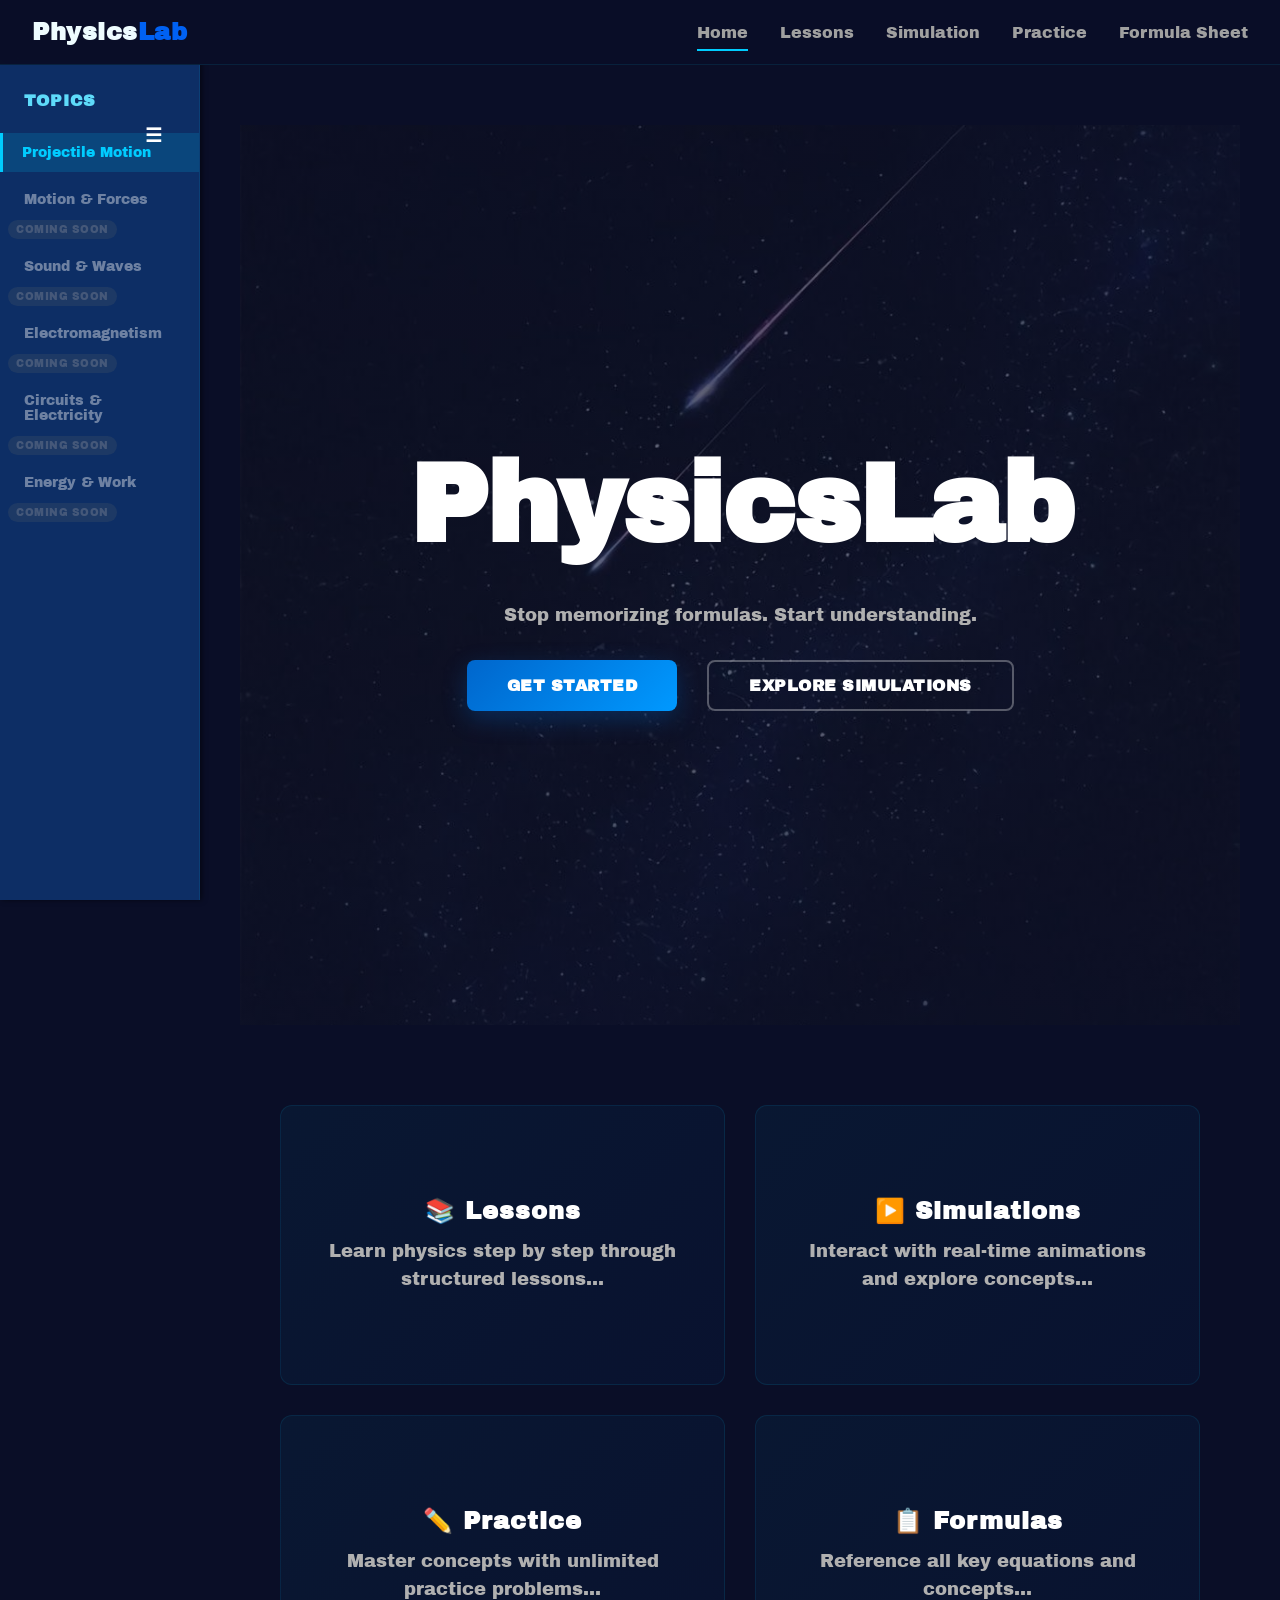
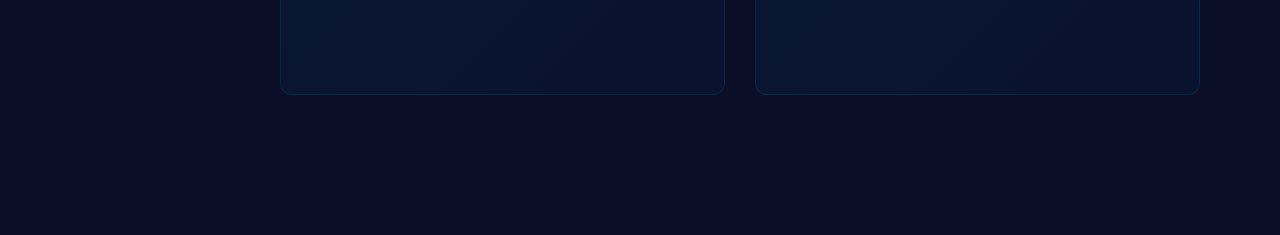
==== index.html @ ef4d48e8 "big changes i kinda forgot to push for a while" ====
<!DOCTYPE html>
<html lang="en">
<head>
    <meta charset="UTF-8">
    <meta name="viewport" content="width=device-width, initial-scale=1.0">
    <title>Physics Lab</title>
    <link rel="stylesheet" href="stylenew.css">
    <link rel="stylesheet" href="sim.css">
</head>

<body>
    <!-- Top Nagivation Bar-->
    <nav class="top-nav">
        <div class="nav-brand">Physics<span style="color: #0061f3;">Lab</span></div>
        
        <ul class="nav-menu">
            <li><a href="#" onclick="navigateTo('home')" class="nav-link active">Home</a></li>
            <li><a href="lessons.html" class="nav-link">Lessons</a></li>
            <li><a href="#" onclick="navigateTo('simulation')" class="nav-link">Simulation</a></li>
            <li><a href="#" onclick="navigateTo('practice')" class="nav-link">Practice</a></li>
            <li><a href="#" onclick="navigateTo('formulas')" class="nav-link">Formula Sheet</a></li>
        </ul>
        
    </nav>
    
    <div class="main-container">
        
        <!-- Left sidebar containing all the physics units MINIMIZABLE!-->
        <aside class="sidebar">
            
            <button class="minimize-btn" id="minimize-btn" title="Minimize sidebar">
                ☰
            </button>
            
            <div class="sidebar-header">Topics</div>
            <ul class="unit-list">
                <li class="unit-item active" data-unit="projectile">
                    <span class="unit-name">Projectile Motion</span>
                </li>
                
                <li class="unit-item disabled" data-unit="forces">
                    <span class="unit-name">Motion & Forces</span>
                    <span class="coming-soon">Coming Soon</span>
                </li>
                <li class="unit-item disabled" data-unit="waves">
                    <span class="unit-name">Sound & Waves</span>
                    <span class="coming-soon">Coming Soon</span>
                </li>
                <li class="unit-item disabled" data-unit="electromagnetism">
                    <span class="unit-name">Electromagnetism</span>
                    <span class="coming-soon">Coming Soon</span>
                </li>
                <li class="unit-item disabled" data-unit="circuits-and-electricity">
                    <span class="unit-name">Circuits & Electricity</span>
                    <span class="coming-soon">Coming Soon</span>
                </li>
                <li class="unit-item disabled" data-unit="energy">
                    <span class="unit-name">Energy & Work</span>
                    <span class="coming-soon">Coming Soon</span>
                </li>
            </ul>
        </aside>
        
        
        <main class="homepage">
            
            <!-- HOME SECTION -->
            <section id="home" class="section active">
                <div class="hero">
                    <h1>PhysicsLab</h1>
                    <p class="tagline">Stop memorizing formulas. Start understanding.</p>
                    <div class="hero-buttons">
                        <button class="btn btn-primary" onclick="document.querySelector('.features-grid').scrollIntoView({behavior: 'smooth'})">
                           GET STARTED
                        </button>
                        <button class="btn btn-secondary" onclick="navigateTo('simulation')">Explore Simulations</button>
                    </div>
                </div>
                
                <div class="features-grid">
                    <div class="feature-card" onclick="navigateTo('lessons-home')">
                        <h3>📚 Lessons</h3>
                        <p>Learn physics step by step through structured lessons...</p>
                    </div>
                    <div class="feature-card" onclick="navigateTo('simulation')">
                        <h3>▶️ Simulations</h3>
                        <p>Interact with real-time animations and explore concepts...</p>
                    </div>
                    <div class="feature-card" onclick="navigateTo('practice')">
                        <h3>✏️ Practice</h3>
                        <p>Master concepts with unlimited practice problems...</p>
                    </div>
                    <div class="feature-card" onclick="navigateTo('formulas')">
                        <h3>📋 Formulas</h3>
                        <p>Reference all key equations and concepts...</p>
                    </div>
                </div>
            </section>
            
            <!--SIMULATIONS OVERVIEW-->
            <section id="simulation" class="section">
                <h2>Simulations</h2>                
                <div class="simulations-container">
                    <div class="simulation-grid">
                        <div class="simulations-card">
                            <div class="sim-image">
                                <canvas id="preview-drop" width="300" height="200" style="background: linear-gradient(135deg, #2b5b9b, #1a3a6b);"></canvas>
                            </div>
                            <h4>Dropping an Object from Height</h4>
                            <p>Understand how objects accelerate as they fall under gravity</p>
                            <button class="btn btn-primary" onclick="navigateTo('sim-dropping')">Launch</button>
                        </div>
                        
                        <div class="simulations-card">
                            <div class="sim-image">
                                <canvas id="preview-throw" width="300" height="200" style="background: linear-gradient(135deg, #2b5b9b, #1a3a6b);"></canvas>
                            </div>
                            <h4>Throwing an Object Straight Up</h4>
                            <p>Explore velocity changes as an object rises and falls back down</p>
                            <button class="btn btn-primary" onclick="navigateTo('sim-throwing')">Launch</button>
                        </div>
                        
                        <div class="simulations-card">
                            <div class="sim-image">
                                <canvas id="preview-speed" width="300" height="200" style="background: linear-gradient(135deg, #2b5b9b, #1a3a6b);"></canvas>
                            </div>
                            <h4>A Car Speeding Up</h4>
                            <p>See how acceleration affects velocity over time</p>
                            <button class="btn btn-primary" onclick="navigateTo('sim-speeding')">Launch</button>
                        </div>
                        
                        <div class="simulations-card">
                            <div class="sim-image">
                                <canvas id="preview-brake" width="300" height="200" style="background: linear-gradient(135deg, #2b5b9b, #1a3a6b);"></canvas>
                            </div>
                            <h4>A Car Braking to a Stop</h4>
                            <p>Understand negative acceleration and deceleration</p>
                            <button class="btn btn-primary" onclick="navigateTo('sim-braking')">Launch</button>
                        </div>
                    </div>
                </div>
            </section>
            
            <!--SIMULATION 1: DROPPING OBJECT-->
            <section id="sim-dropping" class="section">
                <h3>Dropping a Ball from Height</h3>
                <div class="sim-panel">
                    <div class="canvas-box">
                        <canvas id="canvas"></canvas>
                    </div>    
                    
                    <div class="controls">
                        <div class="controls-header">Controls</div>
                        <div class="sim-info">
                            <strong>Gravity:</strong> 9.81 m/s² (Earth)<br>
                            Click "Start Fall" to begin the simulation
                        </div>
                        
                        <div class="controls-section">
                            <div class="controls-section-title">Parameters</div>
                            <button id="start" class="btn btn-primary">▶️ Start Fall</button>
                            <button id="reset" class="btn btn-secondary">🔄 Reset</button>
                            <div class="control">
                                <label for="height">Height (meters)</label>
                                <input type="range" id="height" min="50" max="350" value="100" step="15">
                                <div class="value" id="heightVal">100</div>
                            </div>
                        </div>

                        <div class="stat-toggles">
                            <span class="stat-toggles-title">📊 Display Stats</span>
                            <div class="toggle-group">
                                <input type="checkbox" id="toggle-vi" checked>
                                <label for="toggle-vi">Initial Velocity (Vi)</label>
                            </div>
                            <div class="toggle-group">
                                <input type="checkbox" id="toggle-vf" checked>
                                <label for="toggle-vf">Final Velocity (Vf)</label>
                            </div>
                            <div class="toggle-group">
                                <input type="checkbox" id="toggle-time" checked>
                                <label for="toggle-time">Time Elapsed</label>
                            </div>
                            <div class="toggle-group">
                                <input type="checkbox" id="toggle-distance" checked>
                                <label for="toggle-distance">Distance Fallen</label>
                            </div>
                            <div class="toggle-group">
                                <input type="checkbox" id="toggle-height" checked>
                                <label for="toggle-height">Height Above Ground</label>
                            </div>
                        </div>
                    </div>
                </div>
            </section>

            <!--SIMULATION 2: THROWING UP-->
            <section id="sim-throwing" class="section">
                <h3>Throwing an Object Straight Up</h3>
                <div class="sim-panel">
                    <div class="canvas-box">
                        <canvas id="canvas"></canvas>
                    </div>    
                    
                    <div class="controls">
                        <div class="controls-header">Controls</div>
                        <div class="sim-info">
                            <strong>Gravity:</strong> 9.81 m/s² (Earth)<br>
                            The ball moves upward, slows down, then falls back
                        </div>
                        
                        <div class="controls-section">
                            <div class="controls-section-title">Parameters</div>
                            <button id="start" class="btn btn-primary">▶️ Launch</button>
                            <button id="reset" class="btn btn-secondary">🔄 Reset</button>
                            <div class="control">
                                <label for="velocity">Initial Velocity (m/s)</label>
                                <input type="range" id="velocity" min="5" max="40" value="20" step="2">
                                <div class="value" id="velocityVal">20</div>
                            </div>
                        </div>

                        <div class="stat-toggles">
                            <span class="stat-toggles-title">📊 Display Stats</span>
                            <div class="toggle-group">
                                <input type="checkbox" id="toggle-vi" checked>
                                <label for="toggle-vi">Initial Velocity (Vi)</label>
                            </div>
                            <div class="toggle-group">
                                <input type="checkbox" id="toggle-vf" checked>
                                <label for="toggle-vf">Final Velocity (Vf)</label>
                            </div>
                            <div class="toggle-group">
                                <input type="checkbox" id="toggle-time" checked>
                                <label for="toggle-time">Time in Air</label>
                            </div>
                            <div class="toggle-group">
                                <input type="checkbox" id="toggle-max-height" checked>
                                <label for="toggle-max-height">Max Height</label>
                            </div>
                            <div class="toggle-group">
                                <input type="checkbox" id="toggle-time-to-max" checked>
                                <label for="toggle-time-to-max">Time to Max Height</label>
                            </div>
                            <div class="toggle-group">
                                <input type="checkbox" id="toggle-height-now" checked>
                                <label for="toggle-height-now">Height Now</label>
                            </div>
                        </div>
                    </div>
                </div>
            </section>

            <!--SIMULATION 3: CAR SPEEDING UP-->
            <section id="sim-speeding" class="section">
                <h3>A Car Speeding Up</h3>
                <div class="sim-panel">
                    <div class="canvas-box">
                        <canvas id="canvas"></canvas>
                    </div>    
                    
                    <div class="controls">
                        <div class="controls-header">Controls</div>
                        <div class="sim-info">
                            <strong>Scenario:</strong> Car accelerates from rest<br>
                            Watch how velocity increases over time
                        </div>
                        
                        <div class="controls-section">
                            <div class="controls-section-title">Parameters</div>
                            <button id="start" class="btn btn-primary">▶️ Accelerate</button>
                            <button id="reset" class="btn btn-secondary">🔄 Reset</button>
                            <div class="control">
                                <label for="acceleration">Acceleration (m/s²)</label>
                                <input type="range" id="acceleration" min="1" max="10" value="3" step="0.5">
                                <div class="value" id="accelerationVal">3</div>
                            </div>
                        </div>

                        <div class="stat-toggles">
                            <span class="stat-toggles-title">📊 Display Stats</span>
                            <div class="toggle-group">
                                <input type="checkbox" id="toggle-vi" checked>
                                <label for="toggle-vi">Initial Velocity (Vi)</label>
                            </div>
                            <div class="toggle-group">
                                <input type="checkbox" id="toggle-vf" checked>
                                <label for="toggle-vf">Final Velocity (Vf)</label>
                            </div>
                            <div class="toggle-group">
                                <input type="checkbox" id="toggle-acceleration" checked>
                                <label for="toggle-acceleration">Acceleration</label>
                            </div>
                            <div class="toggle-group">
                                <input type="checkbox" id="toggle-time" checked>
                                <label for="toggle-time">Time</label>
                            </div>
                            <div class="toggle-group">
                                <input type="checkbox" id="toggle-distance" checked>
                                <label for="toggle-distance">Distance Traveled</label>
                            </div>
                        </div>
                    </div>
                </div>
            </section>

            <!--SIMULATION 4: CAR BRAKING-->
            <section id="sim-braking" class="section">
                <h3>A Car Braking to a Stop</h3>
                <div class="sim-panel">
                    <div class="canvas-box">
                        <canvas id="canvas"></canvas>
                    </div>    
                    
                    <div class="controls">
                        <div class="controls-header">Controls</div>
                        <div class="sim-info">
                            <strong>Scenario:</strong> Car brakes with deceleration<br>
                            The dashed line shows calculated stopping distance
                        </div>
                        
                        <div class="controls-section">
                            <div class="controls-section-title">Parameters</div>
                            <button id="start" class="btn btn-primary">🛑 Start Braking</button>
                            <button id="reset" class="btn btn-secondary">🔄 Reset</button>
                            <div class="control">
                                <label for="velocity">Initial Velocity (m/s)</label>
                                <input type="range" id="velocity" min="10" max="50" value="30" step="2">
                                <div class="value" id="velocityVal">30</div>
                            </div>
                            <div class="control">
                                <label for="deceleration">Deceleration (m/s²)</label>
                                <input type="range" id="deceleration" min="1" max="10" value="5" step="0.5">
                                <div class="value" id="decelerationVal">5</div>
                            </div>
                        </div>

                        <div class="stat-toggles">
                            <span class="stat-toggles-title">📊 Display Stats</span>
                            <div class="toggle-group">
                                <input type="checkbox" id="toggle-vi" checked>
                                <label for="toggle-vi">Initial Velocity (Vi)</label>
                            </div>
                            <div class="toggle-group">
                                <input type="checkbox" id="toggle-vf" checked>
                                <label for="toggle-vf">Final Velocity (Vf)</label>
                            </div>
                            <div class="toggle-group">
                                <input type="checkbox" id="toggle-deceleration" checked>
                                <label for="toggle-deceleration">Deceleration</label>
                            </div>
                            <div class="toggle-group">
                                <input type="checkbox" id="toggle-time" checked>
                                <label for="toggle-time">Time</label>
                            </div>
                            <div class="toggle-group">
                                <input type="checkbox" id="toggle-distance" checked>
                                <label for="toggle-distance">Distance Traveled</label>
                            </div>
                            <div class="toggle-group">
                                <input type="checkbox" id="toggle-stopping-distance" checked>
                                <label for="toggle-stopping-distance">Expected Stopping Distance</label>
                            </div>
                        </div>
                    </div>
                </div>
            </section>
        
        <!-- PRACTICE SECTION -->
        <section id="practice" class="section">
            <h2>Practice Problems</h2>
            <div style="width: 100%; max-width: 800px; padding: 40px; margin: 0 auto;">
                
                <!-- Difficulty Selector -->
                <div style="display: flex; gap: 15px; justify-content: center; margin-bottom: 40px; flex-wrap: wrap;">
                    <button class="btn btn-primary" onclick="setDifficulty('easy'); displayProblem()">Easy</button>
                    <button class="btn btn-secondary" onclick="setDifficulty('medium'); displayProblem()">Medium</button>
                    <button class="btn btn-secondary" onclick="setDifficulty('hard'); displayProblem()">Hard</button>
                </div>

                <!-- Problem Display -->
                <div style="margin-bottom: 30px;">
                    <div id="problem-title" style="font-size: 16px; font-weight: 700; color: #ffffff; margin-bottom: 12px;"></div>
                    <div id="problem-description" style="font-size: 15px; color: #d0d0d0; line-height: 1.6; margin-bottom: 16px;"></div>
                    <div id="problem-formula" style="color: #a0a0a0; font-family: monospace; font-size: 12px; padding: 12px 0; border-top: 1px solid rgba(0, 204, 255, 0.2); border-bottom: 1px solid rgba(0, 204, 255, 0.2);"></div>
                </div>

                <!-- Answer Input -->
                <div style="display: flex; gap: 10px; margin-bottom: 20px;">
                    <input type="number" id="answer-input" placeholder="Enter answer" style="flex: 1; padding: 10px 12px; background: #1a2a4a; border: 1px solid rgba(0, 102, 204, 0.3); border-radius: 6px; color: #ffffff; font-size: 13px;" step="0.01">
                    <span id="units-display" style="display: flex; align-items: center; color: #a0a0a0; padding: 10px 12px; font-size: 13px;"></span>
                    <button class="btn btn-primary" onclick="submitAnswer()" style="padding: 10px 20px; width: auto;">Check</button>
                </div>

                <!-- Feedback -->
                <div id="feedback" style="padding: 16px 0; color: #d0d0d0; line-height: 1.6; margin-bottom: 20px; display: none; border-bottom: 1px solid rgba(0, 204, 255, 0.2);"></div>

                <!-- Hint -->
                <div id="hint-box" style="padding: 12px 0; color: #ffc107; margin-bottom: 20px; display: none; border-top: 1px solid rgba(255, 193, 7, 0.3); border-bottom: 1px solid rgba(255, 193, 7, 0.3);"></div>

                <!-- Solution -->
                <div id="solution-box" style="padding: 12px 0; color: #90ee90; margin-bottom: 20px; display: none; font-family: monospace; font-size: 12px; border-top: 1px solid rgba(76, 175, 80, 0.3);"></div>

                <!-- Next Problem Button -->
                <button class="btn btn-secondary" onclick="generateProblem(); displayProblem();" style="width: 100%; margin-bottom: 30px;">Next Problem</button>

                <!-- Stats -->
                <div style="padding: 20px 0; text-align: center; border-top: 1px solid rgba(0, 204, 255, 0.2);">
                    <div style="color: #888888; font-size: 12px; margin-bottom: 8px; text-transform: uppercase; letter-spacing: 0.8px;">Progress</div>
                    <div style="font-size: 20px; font-weight: 700; color: #00ccff;"><span id="score">0</span> / <span id="attempts">0</span></div>
                    <div style="color: #888888; font-size: 12px; margin-top: 8px;">Accuracy: <span id="accuracy">0</span>%</div>
                </div>
            </div>
        </section>
        
        <!-- FORMULAS SECTION -->
        <section id="formulas" class="section">
            <h2>Formula Sheet</h2>
            <p>Physics Reference - SPH3U/4U Curriculum</p>
            <div class="formulas-content">
                <img src="assets/Physics formula sheet.png" alt="Physics Formula sheet" style="max-width: 100%; height: auto; border-radius: 12px; box-shadow: 0 8px 24px rgba(0, 0, 0, 0.3);">
            </div>
        </section>
        
    </main>
    
</div>
<script src="navigation.js"></script>
<script src="freefalling-sim.js"></script>
<script src="throwing-up-sim.js"></script>
<script src="car-speeding-sim.js"></script>
<script src="car-braking-sim.js"></script>
<script src="practice.js"></script>
<script>
    // Practice section helpers
    function displayProblem() {
        if (!problemState.currentProblem) return;
        
        const prob = problemState.currentProblem;
        document.getElementById('problem-title').textContent = prob.title;
        document.getElementById('problem-description').textContent = prob.description;
        document.getElementById('problem-formula').textContent = `Formula: ${prob.formula}`;
        document.getElementById('units-display').textContent = prob.units;
        document.getElementById('answer-input').value = '';
        document.getElementById('feedback').style.display = 'none';
        document.getElementById('hint-box').style.display = 'none';
        document.getElementById('solution-box').style.display = 'none';
        
        updateStats();
    }

    function submitAnswer() {
        const answer = document.getElementById('answer-input').value;
        if (!answer) return;
        
        const result = checkAnswer(answer);
        const feedback = document.getElementById('feedback');
        
        feedback.innerHTML = result.message;
        feedback.style.display = 'block';
        feedback.style.color = result.correct ? '#4caf50' : '#ff6b6b';
        
        if (problemState.showHint && !result.correct) {
            document.getElementById('hint-box').innerHTML = getHint();
            document.getElementById('hint-box').style.display = 'block';
        }
        
        if (problemState.showSolution && !result.correct) {
            document.getElementById('solution-box').innerHTML = getSolution();
            document.getElementById('solution-box').style.display = 'block';
        }
        
        updateStats();
    }

    function updateStats() {
        const stats = getStats();
        document.getElementById('score').textContent = stats.correctAnswers;
        document.getElementById('attempts').textContent = stats.totalAttempts;
        document.getElementById('accuracy').textContent = stats.accuracy;
    }

    // Load first problem on page load
    displayProblem();
</script>
</body>
</html>
---- stylenew.css ----
@font-face {
    font-family: 'minecraft-font';
    src: url('./assets/MinecraftRegular-Bmg3.otf') format('opentype');
    font-weight: normal;
    font-style: normal;
}

@font-face{
    font-family:'geist';
    src: url('./assets/ArchivoBlack-Regular.ttf') format('truetype');
    font-weight: normal;
    font-style: normal;
}

/* ============================================
   GLOBAL STYLES
   ============================================ */
* {
    margin: 0;
    padding: 0;
    box-sizing: border-box;
}

html {
    scroll-behavior: smooth;
}

body {
    font-family: 'geist', -apple-system, BlinkMacSystemFont, 'Segoe UI', sans-serif;
    font-size: 16px;
    color: #e0e0e0;
    background-color: #0a0e27;
    margin: 0;
}

/* ============================================
   TOP NAVIGATION
   ============================================ */
.top-nav {
    background: rgba(10, 14, 39, 0.95);
    backdrop-filter: blur(10px);
    border-bottom: 1px solid rgba(0, 204, 255, 0.1);
    color: white;
    padding: 1.2rem 2rem;
    display: flex;
    justify-content: space-between;
    align-items: center;
    position: sticky;
    top: 0;
    z-index: 100;
    transition: all 0.3s ease;
}

.nav-brand{
    font-size: 1.50rem;
    font-weight: bold;
    letter-spacing: 0.5px;
    color: #eefcff;
}

.nav-menu{
    display: flex;
    list-style: none;
    gap: 2rem;
}

.nav-link{
    color: #a0a0a0;
    text-decoration: none;
    font-weight: 500;
    padding: 0.5rem 0;
    border-bottom: 2px solid transparent;
    transition: all 0.3s ease;
    cursor: pointer;
}

.nav-link:hover{
    color: #10a2c7;
}

.nav-link.active {
    border-bottom: 2px solid #00ccff;
}

/* ============================================
   MAIN CONTAINER
   ============================================ */
.main-container {
    display: flex;
    min-height: calc(100vh - 60px);
    margin-left: 200px;
    transition: margin-left 0.3s ease;
}

.main-container.sidebar-minimized {
    margin-left: 60px;
}

.sidebar{
    width: 200px;
    background-color: rgba(14, 56, 118, 0.8);
    color: white;
    padding: 2rem 0;
    box-shadow: 2px 0 5px rgba(0, 0, 0, 0.5);
    position: fixed;
    left: 0;
    top: 60px;
    bottom: 0;
    z-index: 50;
    transition: width 0.3s ease, left 0.3s ease;
    border-right: 1px solid rgba(0, 204, 255, 0.1);
}

.sidebar-header{
    padding: 0 1.5rem;
    font-size: 1rem;
    font-weight: bold;
    margin-bottom: 1.5rem;
    color: #5edbfa;
    text-transform: uppercase;
    letter-spacing: 1px;
}

.sidebar.minimized {
    width: 60px;
    padding: 1rem 0;
}

.sidebar.minimized .sidebar-header,
.sidebar.minimized .unit-name,
.sidebar.minimized .subtopic,
.sidebar.minimized .coming-soon,
.sidebar.minimized .subtopic-list {
    display: none;
}

.sidebar.minimized .unit-item {
    text-align: center;
    margin-bottom: 1rem;
}

.minimize-btn{
    width: 50px;
    right: 20px;
    position: absolute;
    padding: 0.75rem;
    color: white;
    cursor: pointer;
    font-size: 1.2rem;
    background-color: transparent;
    transition: all 0.3s ease;
    border: none;
    border-radius: 0;
    font-weight: bold;
}

.minimize-btn:hover{
    background-color: rgba(0, 204, 255, 0.2);
}

.unit-list{
    list-style: none;
}

.unit-item{
    margin-bottom: 0.5rem;
    cursor: pointer;
    transition: all 0.3s ease;
}

.unit-item.disabled{
    opacity: 0.4;
    cursor: not-allowed;
}

.unit-name{
    display: block;
    padding: 0.75rem 1.5rem;
    font-weight: 500;
    transition: all 0.3s ease;
    font-size: 14px;
}

.unit-item:not(.disabled):hover .unit-name {
    background-color: rgba(0, 204, 255, 0.2);
    padding-left: 2rem;
    color: #00ccff;
}

.unit-item.active .unit-name {
    background-color: rgba(0, 204, 255, 0.15);
    border-left: 3px solid #00ccff;
    padding-left: 1.2rem;
    color: #00ccff;
}

.coming-soon {
    display: inline-block;
    font-size: 0.65rem;
    background-color: rgba(100, 100, 100, 0.5);
    color: #999;
    padding: 0.25rem 0.5rem;
    border-radius: 20px;
    margin-left: 0.5rem;
    text-transform: uppercase;
    letter-spacing: 0.5px;
}

.homepage {
    flex: 1;
    width: 100%;
}

.hero {
    min-height: 100vh;
    width: 100%;
    display: flex;
    justify-content: center;
    flex-direction: column;
    align-items: center;
    text-align: center;
    padding: 60px 40px;
    background-image: url("assets/homepage-bg.jpg");
    background-size: cover;
    background-position: center;
    background-repeat: no-repeat;
    position: relative;
    z-index: 1;


}

.hero::before {
    content: '';
    position: absolute;
    top: 0;
    left: 0;
    width: 100%;
    height: 100%;
    background: linear-gradient(
        180deg,
        rgba(10, 14, 39, 0.7) 0%,
        rgba(10, 14, 39, 0.6) 50%,
        rgba(10, 14, 39, 0.75) 100%
    );
    z-index: 0;
    pointer-events: none;
}

/* Ensure all hero content is above the overlay */
.hero > * {
    position: relative;
    z-index: 2;
}

.hero-badge{
    font-size:15px;
    color: #00ccff;
    border: 1px solid #00ccff;
    border-radius: 20px;
    padding: 8px 20px;
    margin-bottom: 10px;
    display: inline-block;
    letter-spacing: 1.5px;
    font-weight: 600;
    background: transparent;
    align-self: flex-start;
    left: 250px;
}

h1 {
    justify-content: center;
    font-weight: 800;
    font-size: 110px;
    color: #ffffff;
    letter-spacing: -2px;
    line-height: 1.2;
    margin-bottom: 20px;
    padding: 10 15;
}

h1 span {
    color: #00ccff;
    display: block;
}

h3{
    font-size: 48px;
    margin-bottom: 20px;
    color: #e0e0e0;
    font-weight: 700;
    letter-spacing: 1px;
}

p {
    font-size: 25px;
    margin-top: 10px;
    line-height: 1.8;
    color: #b0b0b0;
    max-width: 900px;
    font-weight: 500;
}

.hero-buttons{
    display: flex;
    gap:30px;
    margin-top:10px;
    flex-wrap: wrap;
    flex-direction: row;
}

/* ============================================
   BUTTONS
   ============================================ */
button{
    background-color: #0066cc;
    color: white;
    border: none;
    padding: 12px 24px;
    font-family: 'geist', sans-serif;
    font-size: 14px;
    cursor: pointer;
    margin-top: 20px;
    transition: all 0.3s ease;
    border-radius: 6px;
    font-weight: 600;
    text-transform: uppercase;
    letter-spacing: 0.5px;
}

button:hover {
    background-color: #0080ff;
    transform: translateY(-2px);
}

.btn-primary {
    background: linear-gradient(135deg, #0066cc 0%, #0099ff 100%);
    color: white;
    border: none;
    padding: 16px 40px;
    font-size: 16px;
    font-weight: 700;
    cursor: pointer;
    border-radius: 8px;
    transition: all 0.3s ease;
    box-shadow: 0 8px 24px rgba(0, 102, 204, 0.3);
}

.btn-primary:hover {
    transform: translateY(-4px);
    box-shadow: 0 12px 32px rgba(0, 102, 204, 0.5);
    background: linear-gradient(135deg, #0077dd 0%, #00aaff 100%);
}

.btn-primary:active {
    transform: translateY(-1px);
}

.btn-secondary{
    background: transparent;
    color: #ffffff;
    border: 2px solid rgba(255,255,255,0.3);
    padding: 15px 40px;
    font-size: 16px;
    font-weight: 700;
    cursor: pointer;
    border-radius: 8px;
    transition: all 0.3s ease;
}

.btn-secondary:hover{
    border-color:rgba(255,255,255,0.6);
    background:rgba(255,255,255,0.05);
    transform: translateY(-4px);

}



/* SECTIONS */
.section {
    display: none;
}

.section.active {
    display: flex;
    min-height: 100vh;
    width: 100%;
    flex-direction: column;
    justify-content: center;
    align-items: center;
    text-align: center;
    padding: 60px 40px;
    background: #0a0e27;
    position: relative;
}

.section.active h2 {
    font-size: 56px;
    margin-bottom: 20px;
    color: #ffffff;
    font-weight: 700;
    letter-spacing: -0.5px;
}

.section.active h2 span {
    color: #00ccff;
}

.section.active p {
    font-size: 18px;
    color: #b0b0b0;
    max-width: 600px;
    line-height: 1.6;
}

/* ============================================
   FEATURE CARDS
   ============================================ */
.features-grid {
    display: grid;
    grid-template-columns: repeat(auto-fit, minmax(300px, 1fr));
    gap: 30px;
    padding: 40px;
    width: 100%;
    max-width: 1200px;
    margin: 40px auto;
}

.feature-card {
    background: linear-gradient(
        135deg,
        rgba(0, 204, 255, 0.05) 0%,
        rgba(0, 100, 200, 0.05) 100%
    );
    padding: 40px;
    border-radius: 12px;
    border: 1px solid rgba(0, 204, 255, 0.1);
    transition: all 0.3s ease;
    cursor: pointer;
    min-height: 280px;
    display: flex;
    flex-direction: column;
    justify-content: center;
    align-items: center;
    text-align: center;
}

.feature-card:hover {
    background: linear-gradient(
        135deg,
        rgba(0, 204, 255, 0.12) 0%,
        rgba(0, 100, 200, 0.12) 100%
    );
    border-color: rgba(0, 204, 255, 0.3);
    transform: translateY(-8px);
    box-shadow: 0 12px 32px rgba(0, 204, 255, 0.15);
}

.feature-card h3{
    font-size: 24px;
    margin-bottom: 12px;
    color: #ffffff;
    font-weight: 700;
}

.feature-card p{
    font-size: 14px;
    color: #a0a0a0;
    line-height: 1.6;
    margin: 0;
}

.feature-card1 {
    background: linear-gradient(135deg, rgba(45, 181, 54, 0.1) 0%, rgba(76, 175, 80, 0.05) 100%);
    border-color: rgba(76, 175, 80, 0.2);
}

.feature-card1:hover {
    border-color: rgba(76, 175, 80, 0.4);
}

/* 
.lesson-pathway {
    display: flex;
    justify-content: center;
    align-items: center;
    gap: 30px;
    padding: 40px 20px;
    flex-wrap: wrap;
    max-width: 1000px;
    margin: 40px auto;
}

.lesson-node {
    text-align: center;
    padding: 30px;
    background: rgba(0, 204, 255, 0.08);
    border: 1px solid rgba(0, 204, 255, 0.2);
    border-radius: 12px;
    min-width: 200px;
    transition: all 0.3s ease;
}

.lesson-node.completed {
    background: rgba(76, 175, 80, 0.12);
    border: 2px solid rgba(76, 175, 80, 0.4);
}

.lesson-node.active {
    background: rgba(0, 204, 255, 0.15);
    border: 2px solid #00ccff;
    transform: scale(1.05);
}

.lesson-node.locked {
    background: rgba(100, 100, 100, 0.08);
    border: 1px solid rgba(100, 100, 100, 0.2);
    opacity: 0.6;
}

.node-circle {
    width: 60px;
    height: 60px;
    margin: 0 auto 15px;
    background: linear-gradient(135deg, #0066cc 0%, #00ccff 100%);
    border-radius: 50%;
    display: flex;
    align-items: center;
    justify-content: center;
    font-size: 28px;
    font-weight: bold;
    color: white;
}

.lesson-content {
    max-width: 800px;
    margin: 0 auto;
    padding: 40px;
    text-align: left;
}

.lesson-buttons {
    display: flex;
    gap: 20px;
    margin-top: 40px;
    justify-content: center;
    flex-wrap: wrap;
} */

/* ============================================
   SIMULATIONS SECTION
   ============================================ */
.simulations-container {
    width: 100%;
    padding: 40px;
    max-width: 1200px;
    margin: 0 auto;
}

.simulation-grid {
    display: grid;
    grid-template-columns: repeat(auto-fit, minmax(320px, 1fr));
    gap: 30px;
}

.simulations-card {
    background: linear-gradient(135deg, rgba(0, 204, 255, 0.08) 0%, rgba(0, 100, 200, 0.05) 100%);
    border: 1px solid rgba(0, 204, 255, 0.15);
    border-radius: 12px;
    overflow: hidden;
    transition: all 0.3s ease;
}

.simulations-card:hover {
    background: linear-gradient(135deg, rgba(0, 204, 255, 0.15) 0%, rgba(0, 100, 200, 0.1) 100%);
    border-color: rgba(0, 204, 255, 0.3);
    transform: translateY(-8px);
    box-shadow: 0 12px 32px rgba(0, 204, 255, 0.15);
}

.sim-image {
    width: 100%;
    height: 220px;
    background: linear-gradient(135deg, rgba(0, 102, 204, 0.2), rgba(0, 153, 255, 0.1));
    overflow: hidden;
}

.sim-image img {
    width: 100%;
    height: 100%;
    object-fit: cover;
}

.simulations-card h4 {
    font-size: 18px;
    color: #ffffff;
    padding: 20px 20px 10px;
    margin: 0;
    font-weight: 700;
}

.simulations-card p {
    font-size: 14px;
    color: #a0a0a0;
    padding: 0 20px 20px;
    margin: 0;
    line-height: 1.5;
}

/* ============================================
   RESPONSIVE
   ============================================ */
@media (max-width: 768px) {
    .main-container {
        margin-left: 0;
    }

    .sidebar {
        position: absolute;
        width: 100%;
        top: 60px;
        max-height: 300px;
        border-bottom: 1px solid rgba(0, 204, 255, 0.1);
        z-index: 40;
        overflow-y: auto;
    }

    .sidebar.minimized {
        width: 100%;
        padding: 1rem;
    }

    .sidebar.minimized .unit-item {
        display: inline-block;
        margin-right: 1rem;
    }

    h1 {
        font-size: 48px;
    }

    h3 {
        font-size: 32px;
    }

    .features-grid {
        grid-template-columns: 1fr;
    }

    .hero {
        padding: 40px 20px;
    }
}

@media (max-width: 480px) {
    .sidebar {
        max-height: 250px;
    }

    h1 {
        font-size: 36px;
    }

    h3 {
        font-size: 24px;
    }

    .nav-menu {
        gap: 1rem;
        font-size: 12px;
    }

    button {
        padding: 10px 16px;
        font-size: 12px;
    }
}
---- sim.css ----
/* ============================================
   SIMULATION PANEL & CANVAS STYLING
   ============================================ */

.sim-panel {
    display: flex;
    gap: 30px;
    margin-top: 30px;
    width: 100%;
    max-width: 1200px;
    margin-left: auto;
    margin-right: auto;
}

/* Canvas container - where the animation happens */
.canvas-box {
    flex: 2;
    background: #2b5b9b;
    border-radius: 8px;
    overflow: hidden;
    min-width: 500px;
    height: 450px;
    box-shadow: 0 4px 8px rgba(0, 0, 0, 0.2);
}

/* The canvas element itself */
canvas {
    display: block;
    width: 100%;
    height: 100%;
}

/* ============================================
   CONTROLS PANEL - Right side with inputs
   ============================================ */

.controls {
    flex: 1;
    background: #1a2a4a;
    padding: 30px;
    border-radius: 8px;
    border: 1px solid rgba(0, 102, 204, 0.2);
    height: fit-content;
}

.controls-header {
    font-size: 16px;
    font-weight: 700;
    color: #ffffff;
    margin-bottom: 20px;
    text-transform: uppercase;
    letter-spacing: 1px;
    border-bottom: 2px solid rgba(0, 204, 255, 0.2);
    padding-bottom: 12px;
}

.sim-info {
    background: transparent;
    padding: 12px 0;
    font-size: 13px;
    color: #a0a0a0;
    line-height: 1.6;
    margin-bottom: 20px;
    border: none;
}

.controls-section {
    display: flex;
    flex-direction: column;
    gap: 20px;
}

.controls-section-title {
    font-size: 13px;
    font-weight: 700;
    color: #a0a0a0;
    text-transform: uppercase;
    letter-spacing: 0.8px;
    margin-top: 10px;
}

/* ============================================
   INDIVIDUAL CONTROL GROUPS
   ============================================ */

.control {
    display: flex;
    flex-direction: column;
    gap: 10px;
}

.control label {
    display: block;
    font-weight: 600;
    font-size: 13px;
    color: #e0e0e0;
    text-transform: capitalize;
}

/* Range sliders styling */
input[type="range"] {
    width: 100%;
    height: 4px;
    border-radius: 2px;
    background: #3a5a8a;
    outline: none;
    -webkit-appearance: none;
    appearance: none;
    cursor: pointer;
}

/* Chrome/Safari slider thumb */
input[type="range"]::-webkit-slider-thumb {
    -webkit-appearance: none;
    appearance: none;
    width: 16px;
    height: 16px;
    border-radius: 50%;
    background: #0066cc;
    cursor: pointer;
    box-shadow: 0 2px 4px rgba(0, 0, 0, 0.3);
}

input[type="range"]::-webkit-slider-thumb:hover {
    background: #0099ff;
}

/* Firefox slider thumb */
input[type="range"]::-moz-range-thumb {
    width: 16px;
    height: 16px;
    border-radius: 50%;
    background: #0066cc;
    cursor: pointer;
    border: none;
    box-shadow: 0 2px 4px rgba(0, 0, 0, 0.3);
}

input[type="range"]::-moz-range-thumb:hover {
    background: #0099ff;
}

/* Value display boxes */
.value {
    background: transparent;
    padding: 6px 0;
    border-radius: 0;
    text-align: left;
    font-weight: 600;
    color: #00ccff;
    border: none;
    font-size: 13px;
}

/* ============================================
   BUTTONS IN SIMULATION
   ============================================ */

.controls button {
    padding: 10px 16px;
    font-size: 12px;
    font-weight: 700;
    border: none;
    border-radius: 6px;
    cursor: pointer;
    transition: all 0.3s ease;
    text-transform: uppercase;
    letter-spacing: 0.5px;
    width: 100%;
    margin-top: 0;
}

.controls button:first-of-type {
    background: #0066cc;
    color: white;
}

.controls button:first-of-type:hover {
    background: #0080ff;
}

.controls button:last-of-type {
    background: transparent;
    color: #00ccff;
    border: 1px solid rgba(0, 204, 255, 0.5);
}

.controls button:last-of-type:hover {
    background: rgba(0, 204, 255, 0.1);
    border-color: rgba(0, 204, 255, 0.8);
}

/* ============================================
   TOGGLE CHECKBOXES FOR STATS DISPLAY
   ============================================ */

.stat-toggles {
    background: transparent;
    padding: 0;
    border-radius: 0;
    margin-top: 20px;
}

.stat-toggles-title {
    font-size: 12px;
    font-weight: 700;
    color: #a0a0a0;
    text-transform: uppercase;
    letter-spacing: 0.8px;
    margin-bottom: 12px;
    display: block;
}

.toggle-group {
    display: flex;
    align-items: center;
    gap: 8px;
    padding: 6px 0;
    font-size: 12px;
    color: #b0b0b0;
}

/* Checkbox styling */
.toggle-group input[type="checkbox"] {
    width: 14px;
    height: 14px;
    cursor: pointer;
    accent-color: #00ccff;
}

.toggle-group label {
    cursor: pointer;
    font-size: 12px;
    color: #b0b0b0;
    margin: 0;
    font-weight: 500;
}

.toggle-group input[type="checkbox"]:hover + label {
    color: #00ccff;
}

/* ============================================
   RESPONSIVE DESIGN
   ============================================ */

@media (max-width: 1024px) {
    .sim-panel {
        flex-direction: column;
        gap: 20px;
    }

    .canvas-box {
        min-width: 100%;
        height: 350px;
    }

    .controls {
        flex: 1;
        width: 100%;
    }
}

@media (max-width: 768px) {
    .sim-panel {
        padding: 0 20px;
    }

    .canvas-box {
        min-width: 100%;
        height: 280px;
    }

    .controls {
        padding: 20px;
    }

    input[type="range"]::-webkit-slider-thumb {
        width: 16px;
        height: 16px;
    }

    input[type="range"]::-moz-range-thumb {
        width: 16px;
        height: 16px;
    }
}

@media (max-width: 480px) {
    .sim-panel {
        padding: 0 10px;
    }

    .canvas-box {
        height: 220px;
        min-width: 100%;
    }

    .controls {
        padding: 16px;
    }

    .controls button {
        padding: 10px 16px;
        font-size: 12px;
    }

    .toggle-group {
        font-size: 11px;
    }

    .stat-toggles {
        padding: 12px;
    }
}
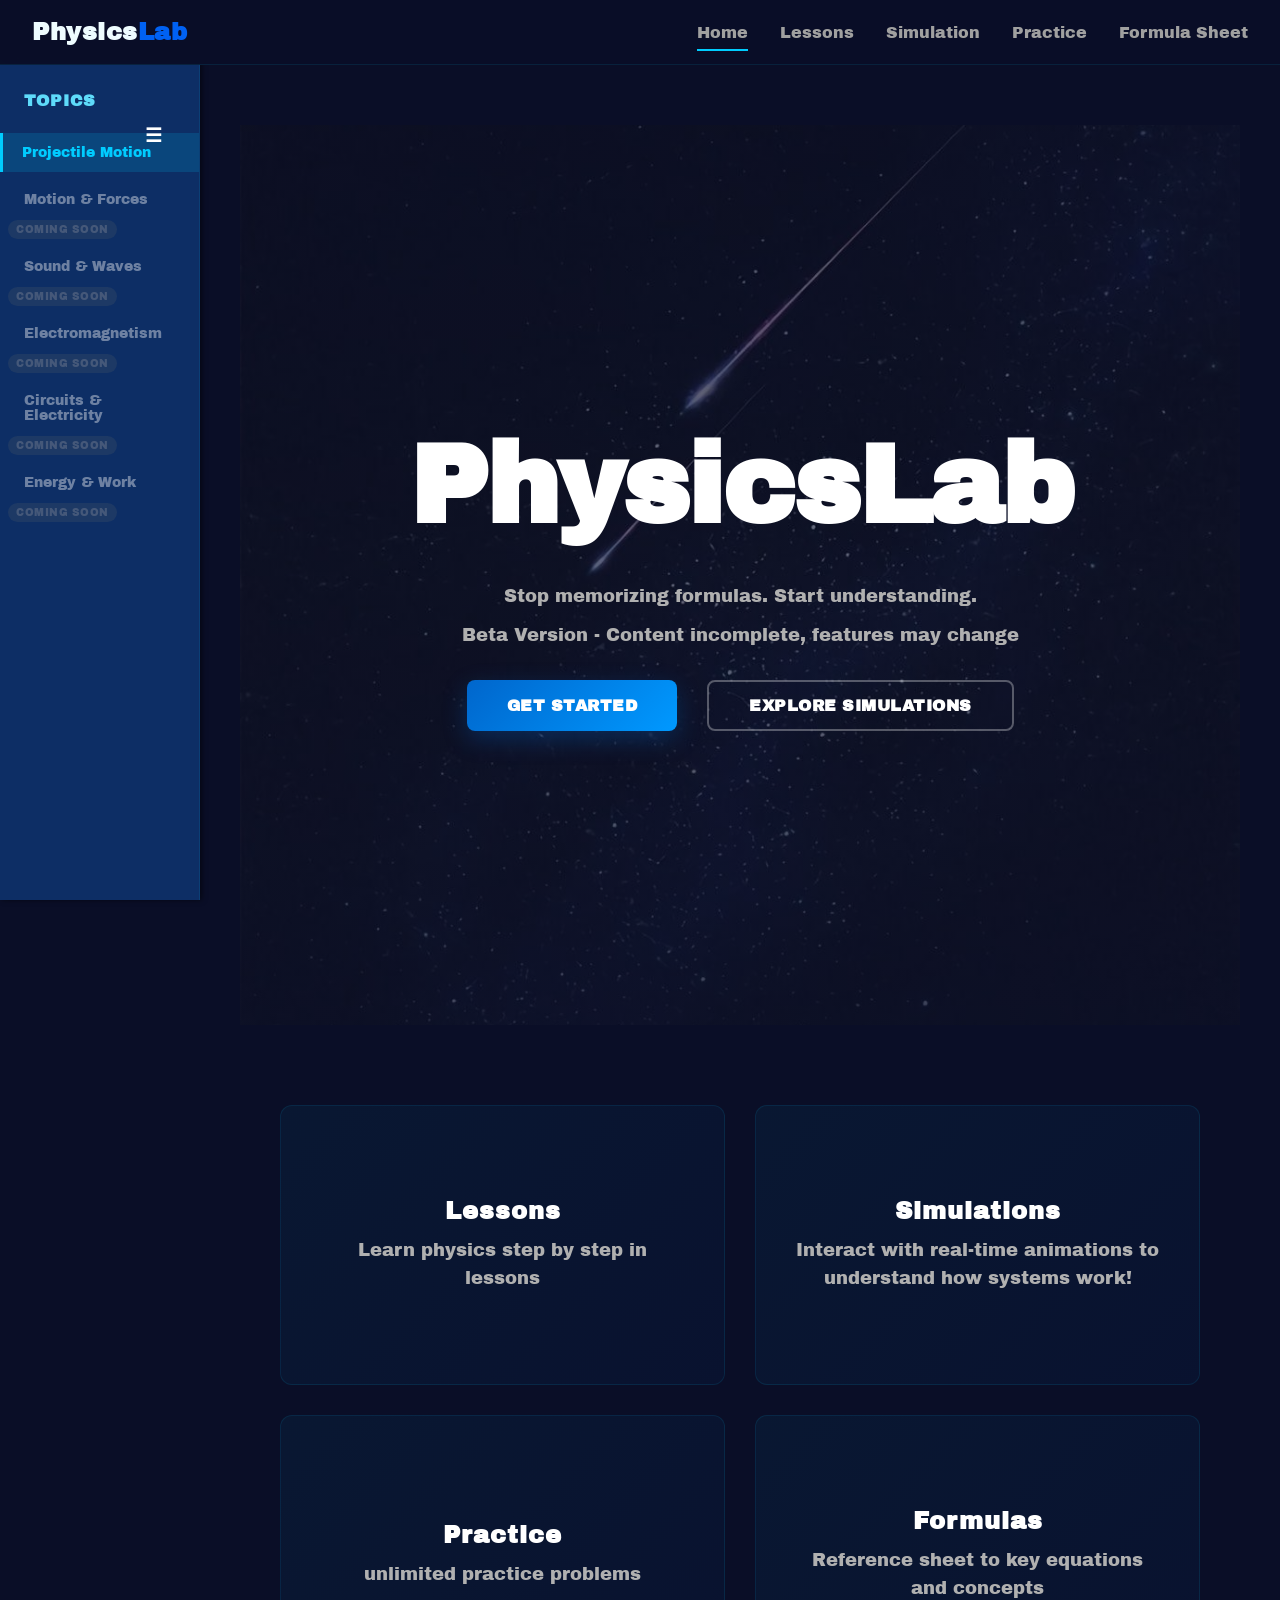
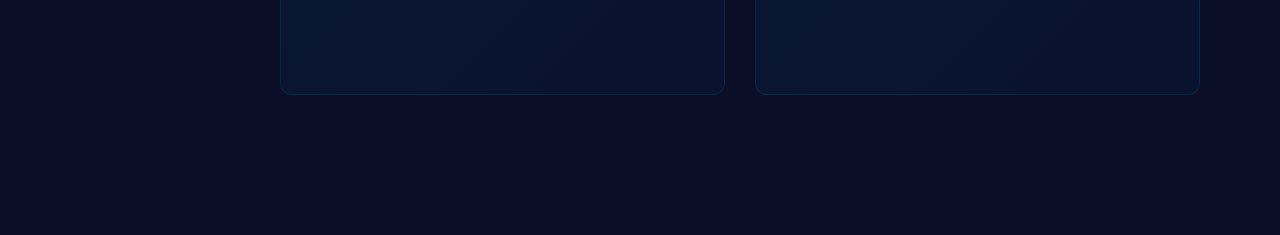
==== commit 4b08db04: "beta warning" ====
--- a/index.html
+++ b/index.html
@@ -69,6 +69,7 @@
                 <div class="hero">
                     <h1>PhysicsLab</h1>
                     <p class="tagline">Stop memorizing formulas. Start understanding.</p>
+                    <p class="description">Beta Version - Content incomplete, features may change</p>
                     <div class="hero-buttons">
                         <button class="btn btn-primary" onclick="document.querySelector('.features-grid').scrollIntoView({behavior: 'smooth'})">
                            GET STARTED
@@ -79,20 +80,20 @@
                 
                 <div class="features-grid">
                     <div class="feature-card" onclick="navigateTo('lessons-home')">
-                        <h3>📚 Lessons</h3>
-                        <p>Learn physics step by step through structured lessons...</p>
+                        <h3>Lessons</h3>
+                        <p>Learn physics step by step in lessons</p>
                     </div>
                     <div class="feature-card" onclick="navigateTo('simulation')">
-                        <h3>▶️ Simulations</h3>
-                        <p>Interact with real-time animations and explore concepts...</p>
+                        <h3>Simulations</h3>
+                        <p>Interact with real-time animations to understand how systems work!</p>
                     </div>
                     <div class="feature-card" onclick="navigateTo('practice')">
-                        <h3>✏️ Practice</h3>
-                        <p>Master concepts with unlimited practice problems...</p>
+                        <h3>Practice</h3>
+                        <p>unlimited practice problems</p>
                     </div>
                     <div class="feature-card" onclick="navigateTo('formulas')">
-                        <h3>📋 Formulas</h3>
-                        <p>Reference all key equations and concepts...</p>
+                        <h3>Formulas</h3>
+                        <p>Reference sheet to key equations and concepts</p>
                     </div>
                 </div>
             </section>
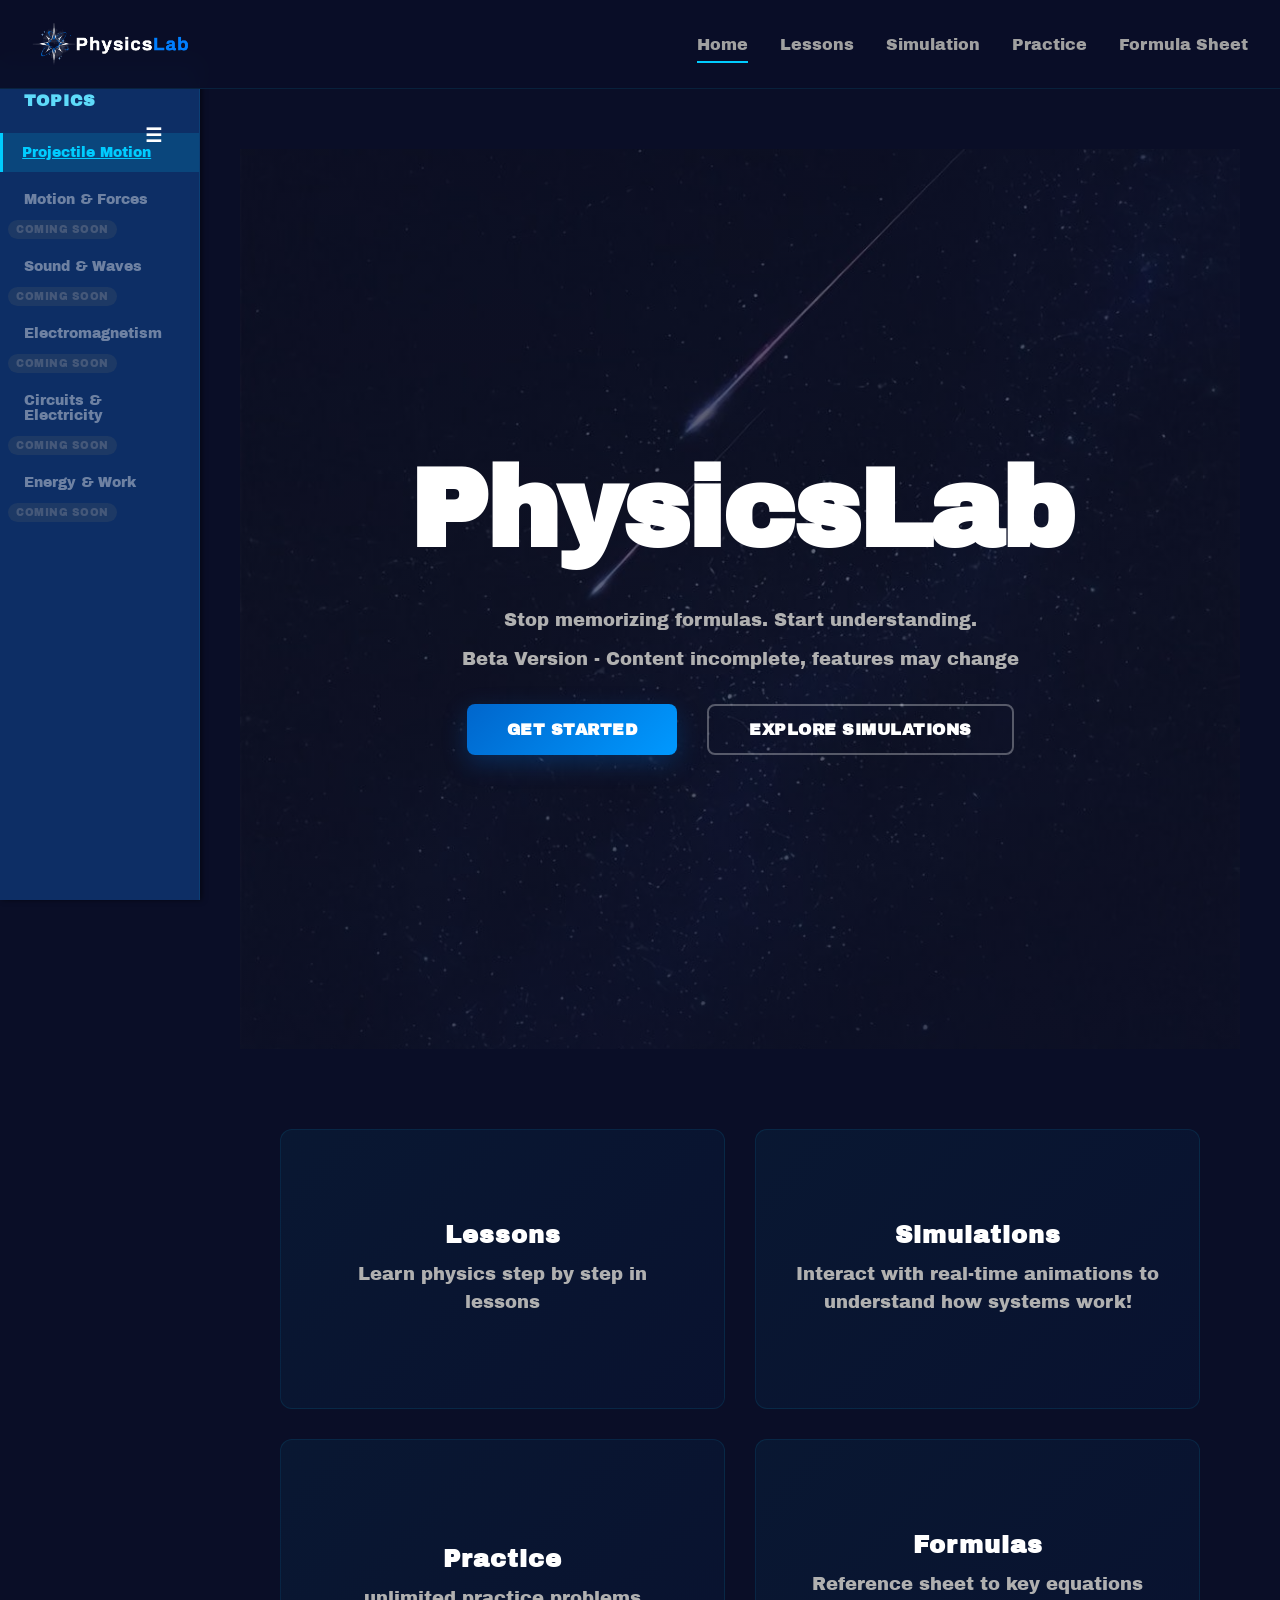
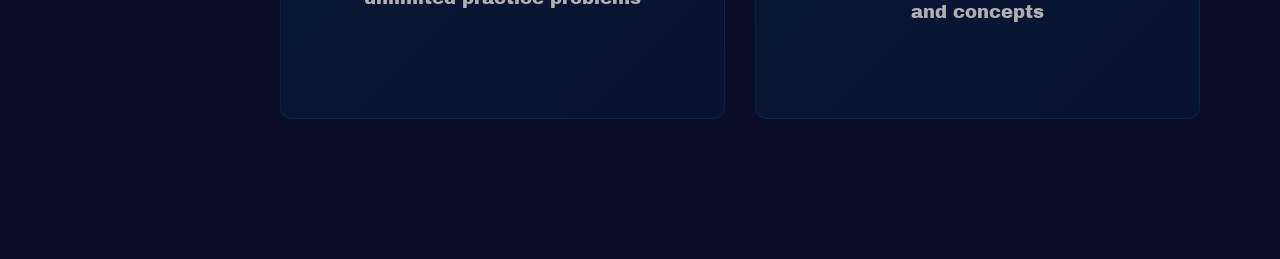
==== commit 602f5a48: "mvp complete. Simulations still wont work." ====
--- a/index.html
+++ b/index.html
@@ -11,7 +11,7 @@
 <body>
     <!-- Top Nagivation Bar-->
     <nav class="top-nav">
-        <div class="nav-brand">Physics<span style="color: #0061f3;">Lab</span></div>
+        <div class="nav-brand" onclick="navigateTo('home')"><img src="assets/logo-physicslab.png" alt="PhysicsLab"></div>
         
         <ul class="nav-menu">
             <li><a href="#" onclick="navigateTo('home')" class="nav-link active">Home</a></li>
@@ -35,7 +35,7 @@
             <div class="sidebar-header">Topics</div>
             <ul class="unit-list">
                 <li class="unit-item active" data-unit="projectile">
-                    <span class="unit-name">Projectile Motion</span>
+                    <a href="lessons.html" class="unit-name">Projectile Motion</a>
                 </li>
                 
                 <li class="unit-item disabled" data-unit="forces">
@@ -79,7 +79,7 @@
                 </div>
                 
                 <div class="features-grid">
-                    <div class="feature-card" onclick="navigateTo('lessons-home')">
+                    <div class="feature-card" onclick="window.location.href='lessons.html'">
                         <h3>Lessons</h3>
                         <p>Learn physics step by step in lessons</p>
                     </div>
@@ -105,37 +105,37 @@
                     <div class="simulation-grid">
                         <div class="simulations-card">
                             <div class="sim-image">
-                                <canvas id="preview-drop" width="300" height="200" style="background: linear-gradient(135deg, #2b5b9b, #1a3a6b);"></canvas>
+                                <img src="assets/dropping-preview.png" alt="Dropping an Object"><canvas id="preview-drop" width="300" height="200" style="background: linear-gradient(135deg, #2b5b9b, #1a3a6b); display:none;"></canvas>
                             </div>
                             <h4>Dropping an Object from Height</h4>
-                            <p>Understand how objects accelerate as they fall under gravity</p>
+                            <p>Understand how objects fall under gravity</p>
                             <button class="btn btn-primary" onclick="navigateTo('sim-dropping')">Launch</button>
                         </div>
                         
                         <div class="simulations-card">
                             <div class="sim-image">
-                                <canvas id="preview-throw" width="300" height="200" style="background: linear-gradient(135deg, #2b5b9b, #1a3a6b);"></canvas>
+                                <img src="assets/throwing-preview.png" alt="Throwing an Object"><canvas id="preview-throw" width="300" height="200" style="background: linear-gradient(135deg, #2b5b9b, #1a3a6b); display:none;"></canvas>
                             </div>
                             <h4>Throwing an Object Straight Up</h4>
-                            <p>Explore velocity changes as an object rises and falls back down</p>
+                            <p>Explore velocity and maximum height</p>
                             <button class="btn btn-primary" onclick="navigateTo('sim-throwing')">Launch</button>
                         </div>
                         
                         <div class="simulations-card">
                             <div class="sim-image">
-                                <canvas id="preview-speed" width="300" height="200" style="background: linear-gradient(135deg, #2b5b9b, #1a3a6b);"></canvas>
+                                <img src="assets/speeding-preview.png" alt="Car Speeding Up"><canvas id="preview-speed" width="300" height="200" style="background: linear-gradient(135deg, #2b5b9b, #1a3a6b); display:none;"></canvas>
                             </div>
                             <h4>A Car Speeding Up</h4>
-                            <p>See how acceleration affects velocity over time</p>
+                            <p>See how acceleration affects velocity</p>
                             <button class="btn btn-primary" onclick="navigateTo('sim-speeding')">Launch</button>
                         </div>
                         
                         <div class="simulations-card">
                             <div class="sim-image">
-                                <canvas id="preview-brake" width="300" height="200" style="background: linear-gradient(135deg, #2b5b9b, #1a3a6b);"></canvas>
+                                <img src="assets/braking-preview.png" alt="Car Braking"><canvas id="preview-brake" width="300" height="200" style="background: linear-gradient(135deg, #2b5b9b, #1a3a6b); display:none;"></canvas>
                             </div>
                             <h4>A Car Braking to a Stop</h4>
-                            <p>Understand negative acceleration and deceleration</p>
+                            <p>Understand deceleration and stopping distance</p>
                             <button class="btn btn-primary" onclick="navigateTo('sim-braking')">Launch</button>
                         </div>
                     </div>
@@ -147,7 +147,7 @@
                 <h3>Dropping a Ball from Height</h3>
                 <div class="sim-panel">
                     <div class="canvas-box">
-                        <canvas id="canvas"></canvas>
+                        <canvas id="canvas-dropping"></canvas>
                     </div>    
                     
                     <div class="controls">
@@ -200,7 +200,7 @@
                 <h3>Throwing an Object Straight Up</h3>
                 <div class="sim-panel">
                     <div class="canvas-box">
-                        <canvas id="canvas"></canvas>
+                        <canvas id="canvas-throwing"></canvas>
                     </div>    
                     
                     <div class="controls">
@@ -257,7 +257,7 @@
                 <h3>A Car Speeding Up</h3>
                 <div class="sim-panel">
                     <div class="canvas-box">
-                        <canvas id="canvas"></canvas>
+                        <canvas id="canvas-speeding"></canvas>
                     </div>    
                     
                     <div class="controls">
@@ -310,7 +310,7 @@
                 <h3>A Car Braking to a Stop</h3>
                 <div class="sim-panel">
                     <div class="canvas-box">
-                        <canvas id="canvas"></canvas>
+                        <canvas id="canvas-braking"></canvas>
                     </div>    
                     
                     <div class="controls">
--- a/stylenew.css
+++ b/stylenew.css
@@ -175,6 +175,7 @@
 
 .unit-name{
     display: block;
+    cursor: pointer;
     padding: 0.75rem 1.5rem;
     font-weight: 500;
     transition: all 0.3s ease;
@@ -675,4 +676,103 @@
         padding: 10px 16px;
         font-size: 12px;
     }
+}
+/* ============================================
+   LOGO STYLING
+   ============================================ */
+
+.nav-brand {
+    cursor: pointer;
+    display: flex;
+    align-items: center;
+    justify-content: center;
+    padding: 0;
+    margin: 0;
+    transition: transform 0.3s ease;
+}
+
+.nav-brand img {
+    height: 50px;
+    width: auto;
+    margin: 0;
+    padding: 0;
+    display: block;
+    transition: transform 0.3s ease, filter 0.3s ease;
+}
+
+.nav-brand:hover img {
+    transform: scale(1.05);
+    filter: brightness(1.1);
+}
+
+.nav-brand:active img {
+    transform: scale(0.95);
+}
+
+/* ============================================
+   SIMULATIONS CARDS - UPDATED
+   ============================================ */
+
+.simulations-card {
+    background: linear-gradient(135deg, rgba(0, 204, 255, 0.08) 0%, rgba(0, 100, 200, 0.05) 100%);
+    border: 1px solid rgba(0, 204, 255, 0.15);
+    border-radius: 12px;
+    overflow: hidden;
+    transition: all 0.3s ease;
+    display: flex;
+    flex-direction: column;
+    height: 100%;
+}
+
+.simulations-card:hover {
+    background: linear-gradient(135deg, rgba(0, 204, 255, 0.15) 0%, rgba(0, 100, 200, 0.1) 100%);
+    border-color: rgba(0, 204, 255, 0.3);
+    transform: translateY(-8px);
+    box-shadow: 0 12px 32px rgba(0, 204, 255, 0.15);
+}
+
+.sim-image {
+    width: 100%;
+    height: 200px;
+    background: linear-gradient(135deg, rgba(0, 102, 204, 0.2), rgba(0, 153, 255, 0.1));
+    overflow: hidden;
+    flex-shrink: 0;
+}
+
+.sim-image img {
+    width: 100%;
+    height: 100%;
+    object-fit: cover;
+    display: block;
+}
+
+.sim-image canvas {
+    width: 100%;
+    height: 100%;
+    display: block;
+}
+
+.simulations-card h4 {
+    font-size: 18px;
+    color: #ffffff;
+    padding: 20px 20px 8px;
+    margin: 0;
+    font-weight: 700;
+    line-height: 1.3;
+}
+
+.simulations-card p {
+    font-size: 13px;
+    color: #a0a0a0;
+    padding: 0 20px 20px;
+    margin: 0;
+    line-height: 1.4;
+    flex-grow: 1;
+}
+
+.simulations-card button {
+    margin: 0 20px 20px 20px;
+    width: auto;
+    align-self: center;
+    min-width: 140px;
 }
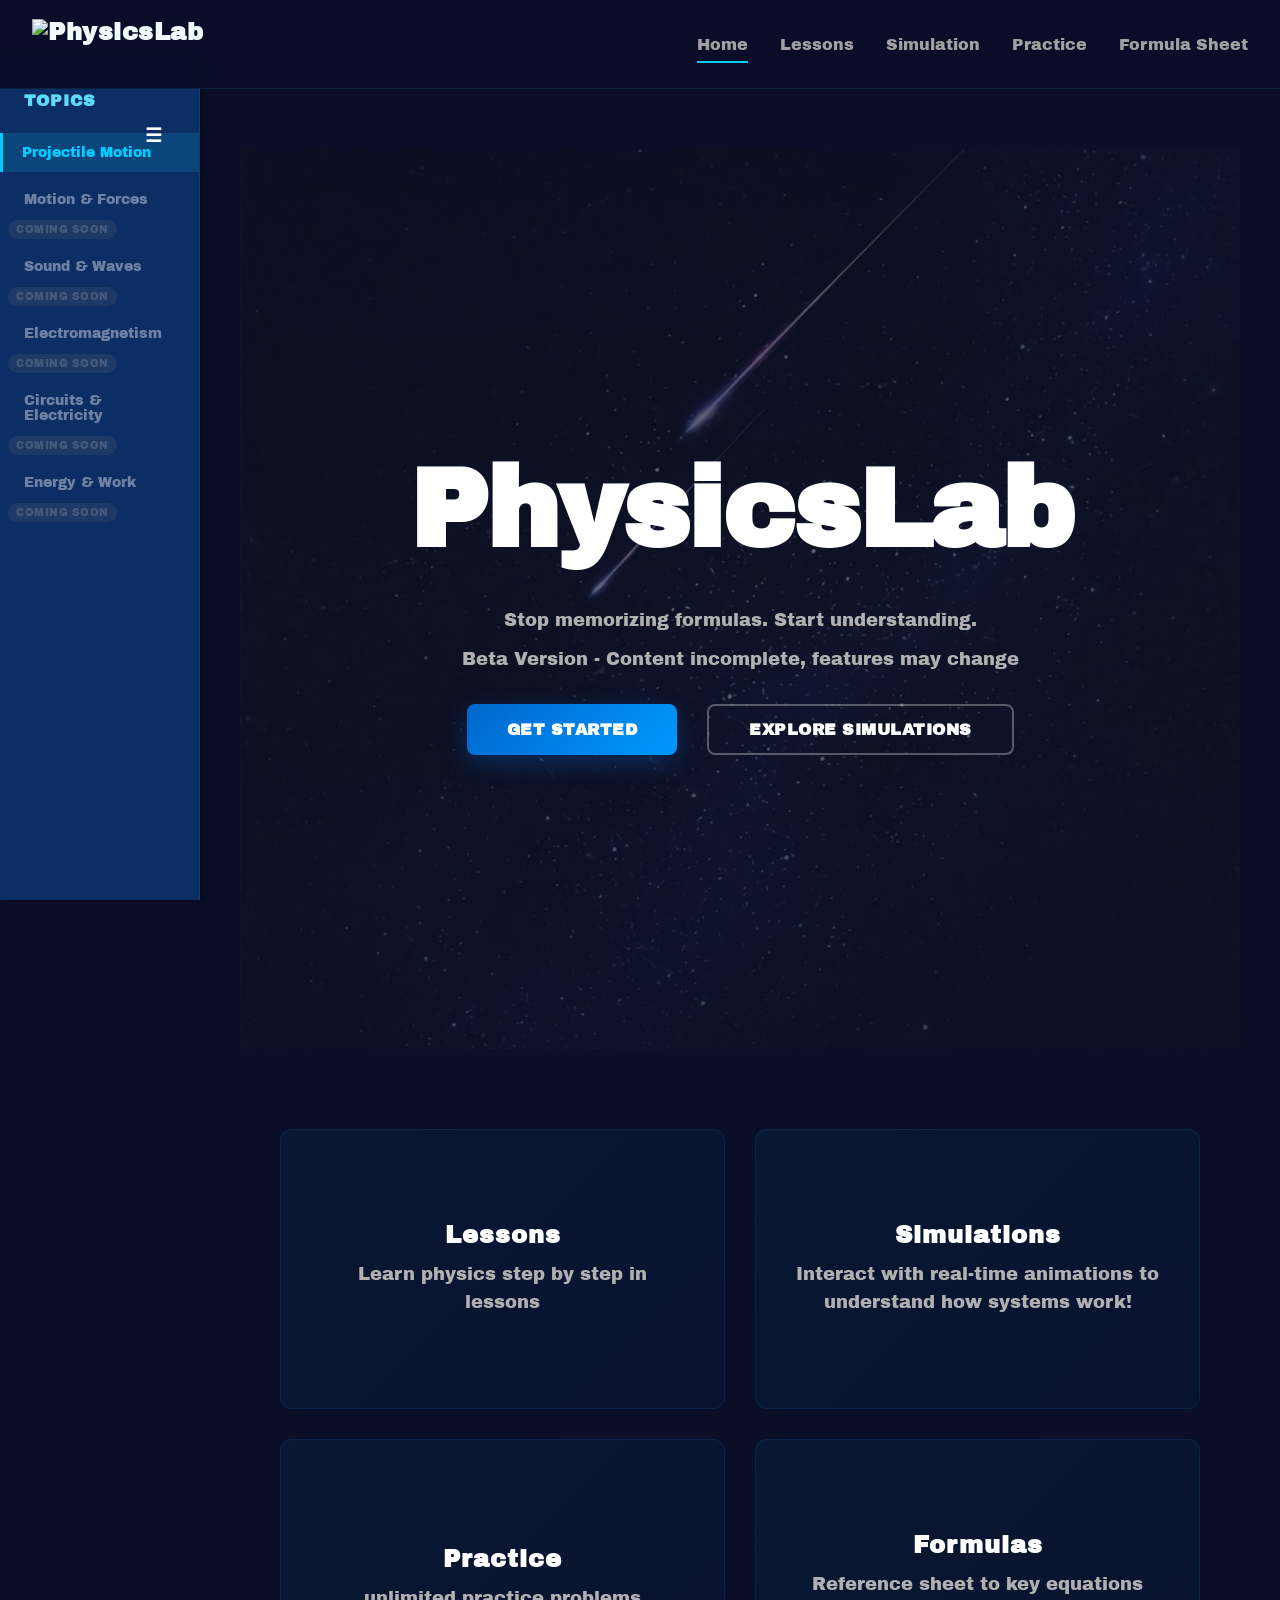
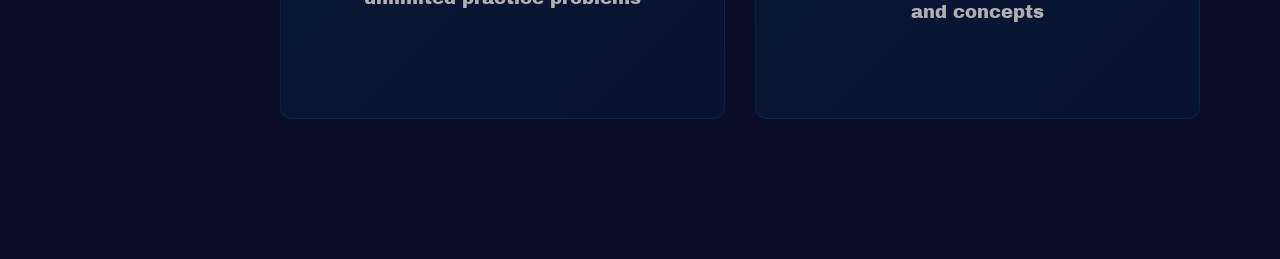
==== commit df4f10ae: "simulations functioning, added alien pngs" ====
--- a/index.html
+++ b/index.html
@@ -11,7 +11,7 @@
 <body>
     <!-- Top Nagivation Bar-->
     <nav class="top-nav">
-        <div class="nav-brand" onclick="navigateTo('home')"><img src="assets/logo-physicslab.png" alt="PhysicsLab"></div>
+        <div class="nav-brand" onclick="navigateTo('home')"><img src="assets/logo.png" alt="PhysicsLab"></div>
         
         <ul class="nav-menu">
             <li><a href="#" onclick="navigateTo('home')" class="nav-link active">Home</a></li>
@@ -35,7 +35,7 @@
             <div class="sidebar-header">Topics</div>
             <ul class="unit-list">
                 <li class="unit-item active" data-unit="projectile">
-                    <a href="lessons.html" class="unit-name">Projectile Motion</a>
+                    <span class="unit-name">Projectile Motion</span>
                 </li>
                 
                 <li class="unit-item disabled" data-unit="forces">
@@ -79,7 +79,7 @@
                 </div>
                 
                 <div class="features-grid">
-                    <div class="feature-card" onclick="window.location.href='lessons.html'">
+                    <div class="feature-card" onclick="navigateTo('lessons-home')">
                         <h3>Lessons</h3>
                         <p>Learn physics step by step in lessons</p>
                     </div>
@@ -427,15 +427,12 @@
     
 </div>
 <script src="navigation.js"></script>
-<script src="freefalling-sim.js"></script>
-<script src="throwing-up-sim.js"></script>
-<script src="car-speeding-sim.js"></script>
-<script src="car-braking-sim.js"></script>
+    <script src="simulations.js"></script>
 <script src="practice.js"></script>
 <script>
-    // Practice section helpers
+    // Practice section helpers - only run if practice.js loaded
     function displayProblem() {
-        if (!problemState.currentProblem) return;
+        if (typeof problemState === 'undefined' || !problemState || !problemState.currentProblem) return;
         
         const prob = problemState.currentProblem;
         document.getElementById('problem-title').textContent = prob.title;
@@ -451,6 +448,8 @@
     }
 
     function submitAnswer() {
+        if (typeof problemState === 'undefined' || !problemState) return;
+        
         const answer = document.getElementById('answer-input').value;
         if (!answer) return;
         
@@ -475,14 +474,22 @@
     }
 
     function updateStats() {
-        const stats = getStats();
-        document.getElementById('score').textContent = stats.correctAnswers;
-        document.getElementById('attempts').textContent = stats.totalAttempts;
-        document.getElementById('accuracy').textContent = stats.accuracy;
+        if (typeof getStats === 'function') {
+            const stats = getStats();
+            document.getElementById('score').textContent = stats.correctAnswers;
+            document.getElementById('attempts').textContent = stats.totalAttempts;
+            document.getElementById('accuracy').textContent = stats.accuracy;
+        }
     }
 
-    // Load first problem on page load
-    displayProblem();
+    // Load first problem on page load - with delay to ensure practice.js loads
+    window.addEventListener('load', () => {
+        setTimeout(() => {
+            if (typeof problemState !== 'undefined' && problemState) {
+                displayProblem();
+            }
+        }, 100);
+    });
 </script>
 </body>
 </html>
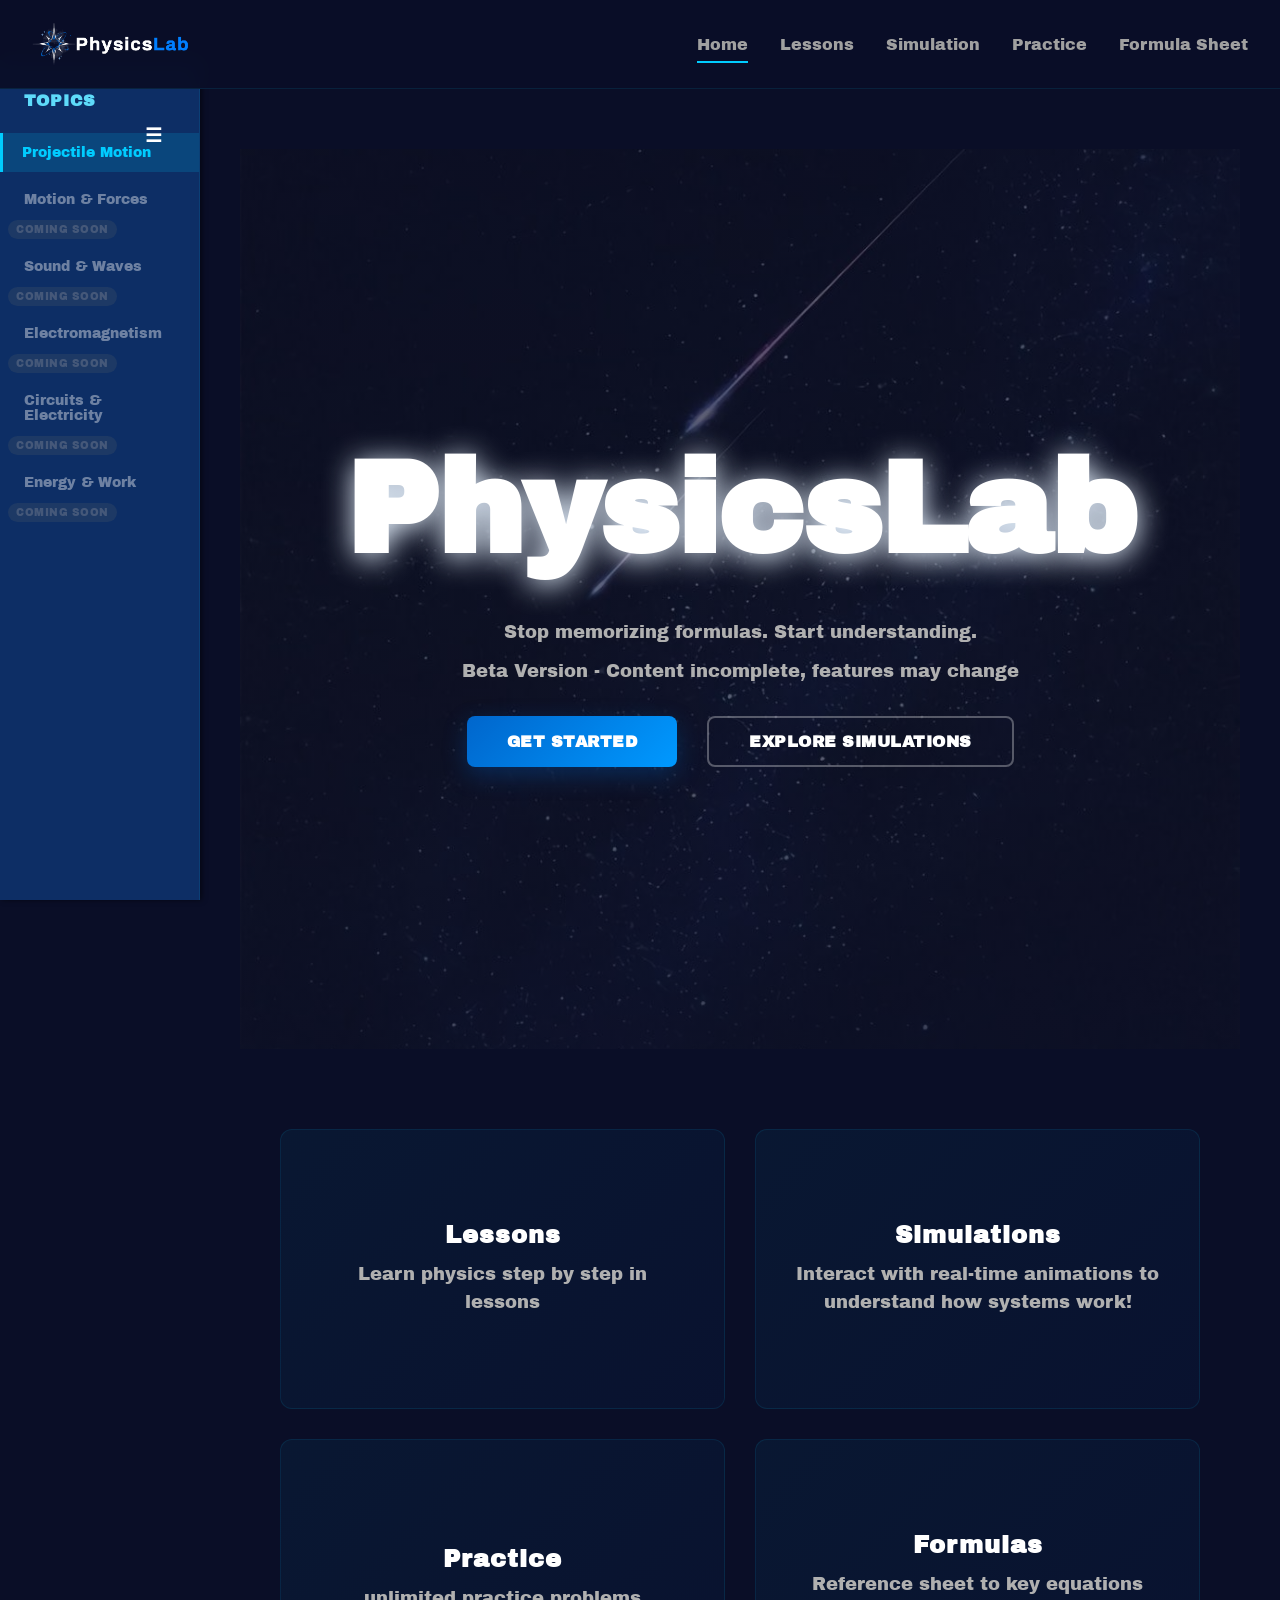
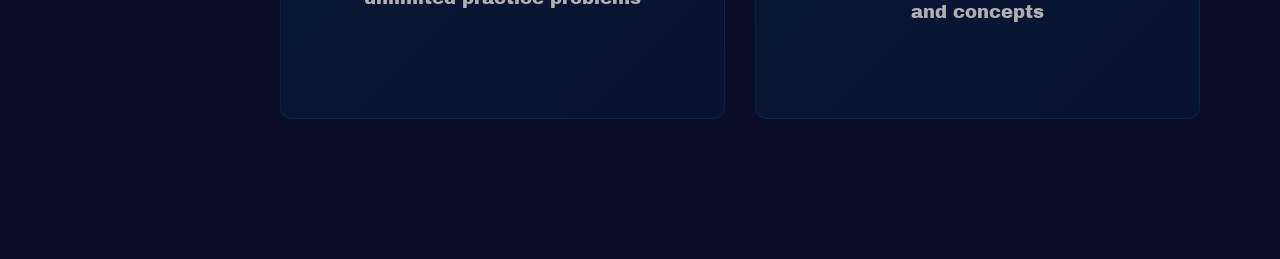
==== commit 03e41985: "final touches" ====
--- a/index.html
+++ b/index.html
@@ -374,9 +374,9 @@
                 
                 <!-- Difficulty Selector -->
                 <div style="display: flex; gap: 15px; justify-content: center; margin-bottom: 40px; flex-wrap: wrap;">
-                    <button class="btn btn-primary" onclick="setDifficulty('easy'); displayProblem()">Easy</button>
-                    <button class="btn btn-secondary" onclick="setDifficulty('medium'); displayProblem()">Medium</button>
-                    <button class="btn btn-secondary" onclick="setDifficulty('hard'); displayProblem()">Hard</button>
+                    <button class="btn btn-primary difficulty-btn" onclick="setDifficulty('easy'); displayProblem()">Easy</button>
+                    <button class="btn btn-secondary difficulty-btn" onclick="setDifficulty('medium'); displayProblem()">Medium</button>
+                    <button class="btn btn-secondary difficulty-btn" onclick="setDifficulty('hard'); displayProblem()">Hard</button>
                 </div>
 
                 <!-- Problem Display -->
--- a/stylenew.css
+++ b/stylenew.css
@@ -272,12 +272,18 @@
 h1 {
     justify-content: center;
     font-weight: 800;
-    font-size: 110px;
+    font-size: 130px;
     color: #ffffff;
     letter-spacing: -2px;
     line-height: 1.2;
     margin-bottom: 20px;
     padding: 10 15;
+    text-shadow: 0px 4px 30px rgba(231, 243, 255);
+    transition: all 0.3s ease;
+}
+
+h1:hover{
+        transform: translateY(-2px);
 }
 
 h1 span {
@@ -376,6 +382,18 @@
 
 }
 
+/* Difficulty button active state */
+.difficulty-btn.active {
+    background: linear-gradient(135deg, #0066cc 0%, #0099ff 100%);
+    color: white;
+    border: none;
+    box-shadow: 0 8px 24px rgba(0, 102, 204, 0.5);
+}
+
+.difficulty-btn.active:hover {
+    background: linear-gradient(135deg, #0077dd 0%, #00aaff 100%);
+    box-shadow: 0 12px 32px rgba(0, 102, 204, 0.7);
+}
 
 
 /* SECTIONS */
@@ -639,6 +657,7 @@
 
     h1 {
         font-size: 48px;
+        
     }
 
     h3 {
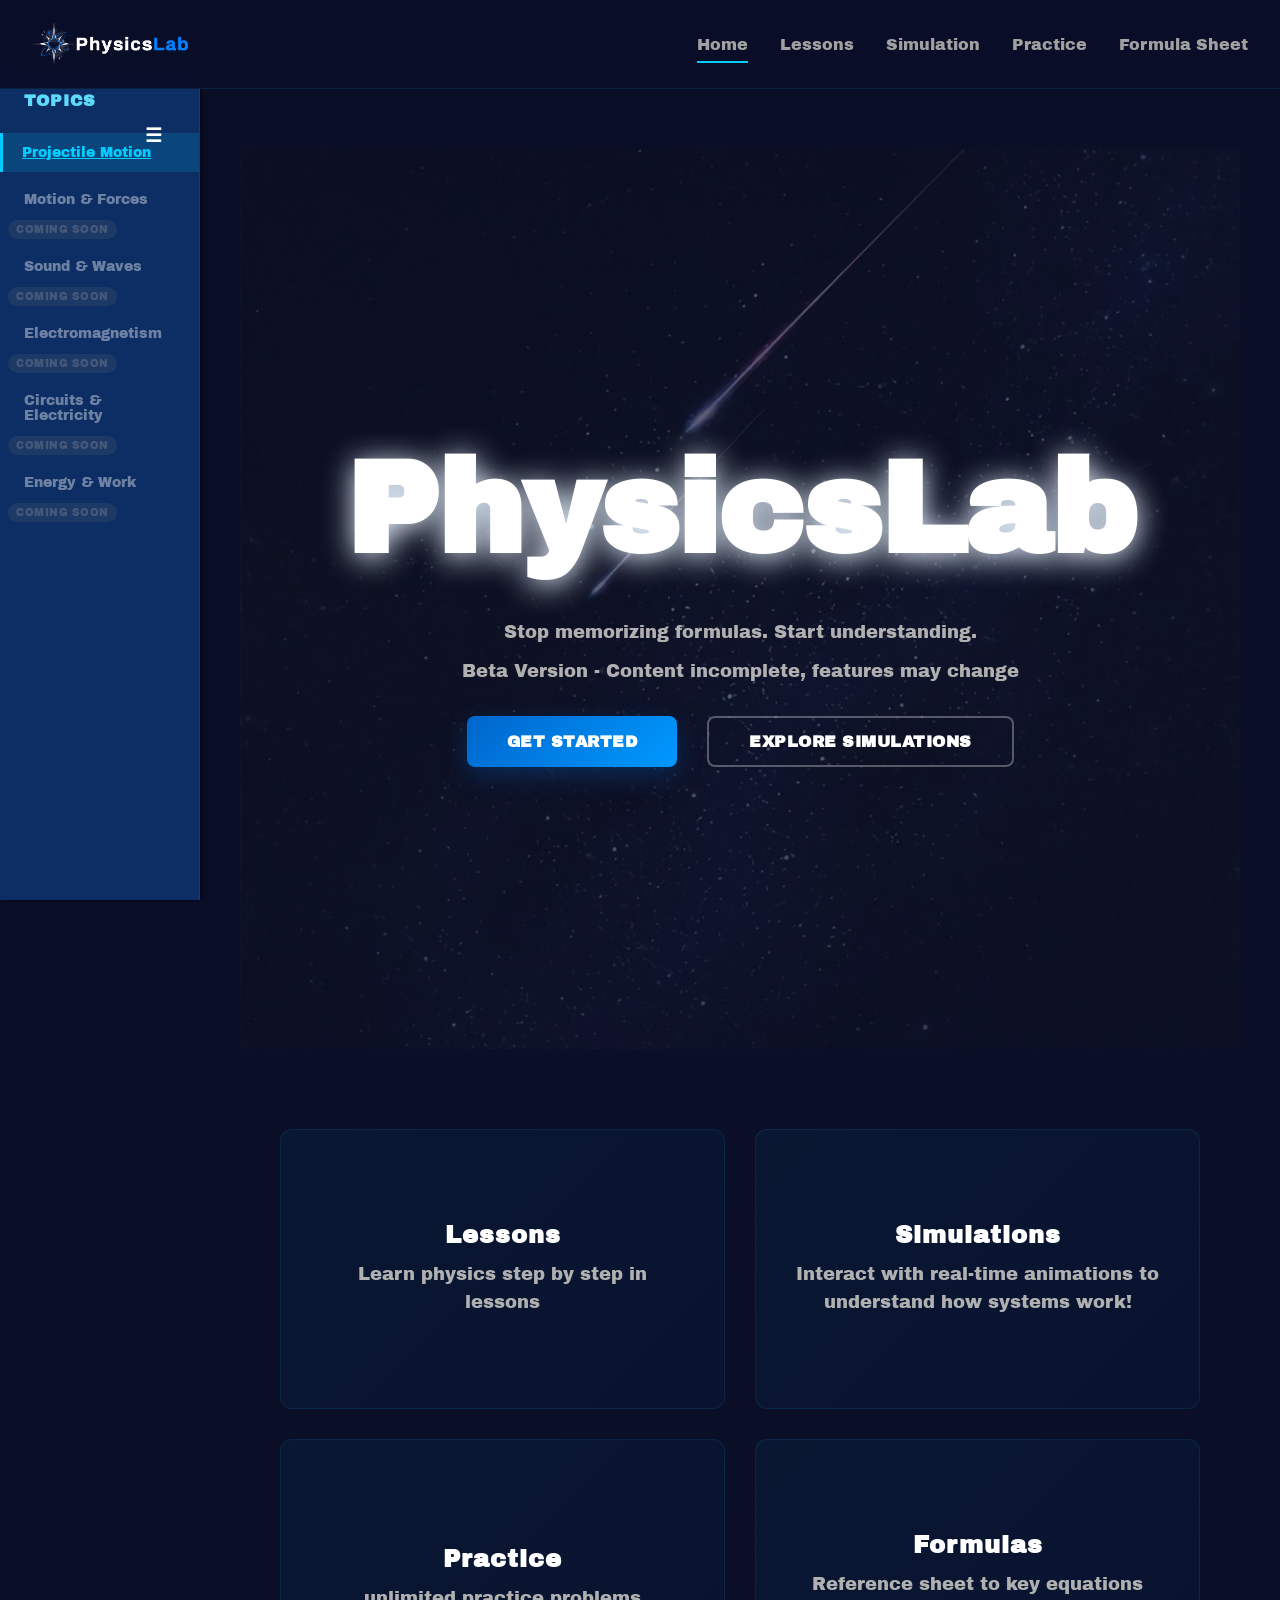
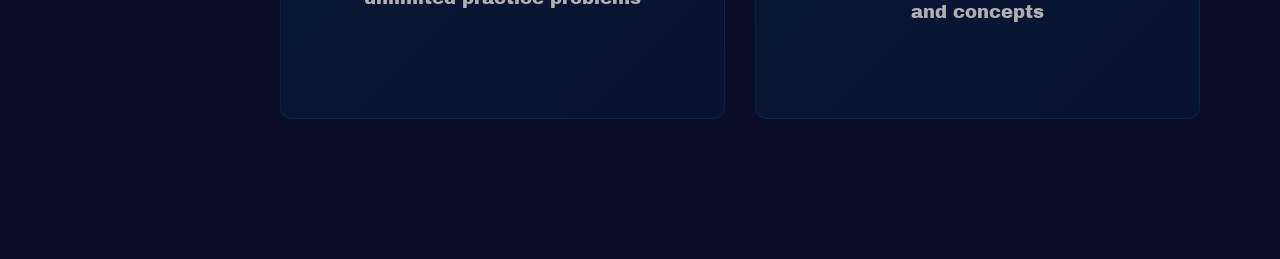
==== commit cbfca1b2: "fixed projectile motion sidebar" ====
--- a/index.html
+++ b/index.html
@@ -35,461 +35,460 @@
             <div class="sidebar-header">Topics</div>
             <ul class="unit-list">
                 <li class="unit-item active" data-unit="projectile">
-                    <span class="unit-name">Projectile Motion</span>
-                </li>
-                
-                <li class="unit-item disabled" data-unit="forces">
-                    <span class="unit-name">Motion & Forces</span>
-                    <span class="coming-soon">Coming Soon</span>
-                </li>
-                <li class="unit-item disabled" data-unit="waves">
-                    <span class="unit-name">Sound & Waves</span>
-                    <span class="coming-soon">Coming Soon</span>
-                </li>
-                <li class="unit-item disabled" data-unit="electromagnetism">
-                    <span class="unit-name">Electromagnetism</span>
-                    <span class="coming-soon">Coming Soon</span>
-                </li>
-                <li class="unit-item disabled" data-unit="circuits-and-electricity">
-                    <span class="unit-name">Circuits & Electricity</span>
-                    <span class="coming-soon">Coming Soon</span>
-                </li>
-                <li class="unit-item disabled" data-unit="energy">
-                    <span class="unit-name">Energy & Work</span>
-                    <span class="coming-soon">Coming Soon</span>
-                </li>
-            </ul>
-        </aside>
-        
-        
-        <main class="homepage">
-            
-            <!-- HOME SECTION -->
-            <section id="home" class="section active">
-                <div class="hero">
-                    <h1>PhysicsLab</h1>
-                    <p class="tagline">Stop memorizing formulas. Start understanding.</p>
-                    <p class="description">Beta Version - Content incomplete, features may change</p>
-                    <div class="hero-buttons">
-                        <button class="btn btn-primary" onclick="document.querySelector('.features-grid').scrollIntoView({behavior: 'smooth'})">
-                           GET STARTED
-                        </button>
-                        <button class="btn btn-secondary" onclick="navigateTo('simulation')">Explore Simulations</button>
-                    </div>
-                </div>
-                
-                <div class="features-grid">
-                    <div class="feature-card" onclick="navigateTo('lessons-home')">
-                        <h3>Lessons</h3>
-                        <p>Learn physics step by step in lessons</p>
-                    </div>
-                    <div class="feature-card" onclick="navigateTo('simulation')">
-                        <h3>Simulations</h3>
-                        <p>Interact with real-time animations to understand how systems work!</p>
-                    </div>
-                    <div class="feature-card" onclick="navigateTo('practice')">
-                        <h3>Practice</h3>
-                        <p>unlimited practice problems</p>
-                    </div>
-                    <div class="feature-card" onclick="navigateTo('formulas')">
-                        <h3>Formulas</h3>
-                        <p>Reference sheet to key equations and concepts</p>
-                    </div>
-                </div>
-            </section>
-            
-            <!--SIMULATIONS OVERVIEW-->
-            <section id="simulation" class="section">
-                <h2>Simulations</h2>                
-                <div class="simulations-container">
-                    <div class="simulation-grid">
-                        <div class="simulations-card">
-                            <div class="sim-image">
-                                <img src="assets/dropping-preview.png" alt="Dropping an Object"><canvas id="preview-drop" width="300" height="200" style="background: linear-gradient(135deg, #2b5b9b, #1a3a6b); display:none;"></canvas>
-                            </div>
-                            <h4>Dropping an Object from Height</h4>
-                            <p>Understand how objects fall under gravity</p>
-                            <button class="btn btn-primary" onclick="navigateTo('sim-dropping')">Launch</button>
-                        </div>
-                        
-                        <div class="simulations-card">
-                            <div class="sim-image">
-                                <img src="assets/throwing-preview.png" alt="Throwing an Object"><canvas id="preview-throw" width="300" height="200" style="background: linear-gradient(135deg, #2b5b9b, #1a3a6b); display:none;"></canvas>
-                            </div>
-                            <h4>Throwing an Object Straight Up</h4>
-                            <p>Explore velocity and maximum height</p>
-                            <button class="btn btn-primary" onclick="navigateTo('sim-throwing')">Launch</button>
-                        </div>
-                        
-                        <div class="simulations-card">
-                            <div class="sim-image">
-                                <img src="assets/speeding-preview.png" alt="Car Speeding Up"><canvas id="preview-speed" width="300" height="200" style="background: linear-gradient(135deg, #2b5b9b, #1a3a6b); display:none;"></canvas>
-                            </div>
-                            <h4>A Car Speeding Up</h4>
-                            <p>See how acceleration affects velocity</p>
-                            <button class="btn btn-primary" onclick="navigateTo('sim-speeding')">Launch</button>
-                        </div>
-                        
-                        <div class="simulations-card">
-                            <div class="sim-image">
-                                <img src="assets/braking-preview.png" alt="Car Braking"><canvas id="preview-brake" width="300" height="200" style="background: linear-gradient(135deg, #2b5b9b, #1a3a6b); display:none;"></canvas>
-                            </div>
-                            <h4>A Car Braking to a Stop</h4>
-                            <p>Understand deceleration and stopping distance</p>
-                            <button class="btn btn-primary" onclick="navigateTo('sim-braking')">Launch</button>
-                        </div>
-                    </div>
-                </div>
-            </section>
-            
-            <!--SIMULATION 1: DROPPING OBJECT-->
-            <section id="sim-dropping" class="section">
-                <h3>Dropping a Ball from Height</h3>
-                <div class="sim-panel">
-                    <div class="canvas-box">
-                        <canvas id="canvas-dropping"></canvas>
-                    </div>    
+                    <a href="lessons.html" class="unit-name">Projectile Motion</a>                </li>
                     
-                    <div class="controls">
-                        <div class="controls-header">Controls</div>
-                        <div class="sim-info">
-                            <strong>Gravity:</strong> 9.81 m/s² (Earth)<br>
-                            Click "Start Fall" to begin the simulation
-                        </div>
-                        
-                        <div class="controls-section">
-                            <div class="controls-section-title">Parameters</div>
-                            <button id="start" class="btn btn-primary">▶️ Start Fall</button>
-                            <button id="reset" class="btn btn-secondary">🔄 Reset</button>
-                            <div class="control">
-                                <label for="height">Height (meters)</label>
-                                <input type="range" id="height" min="50" max="350" value="100" step="15">
-                                <div class="value" id="heightVal">100</div>
-                            </div>
-                        </div>
-
-                        <div class="stat-toggles">
-                            <span class="stat-toggles-title">📊 Display Stats</span>
-                            <div class="toggle-group">
-                                <input type="checkbox" id="toggle-vi" checked>
-                                <label for="toggle-vi">Initial Velocity (Vi)</label>
-                            </div>
-                            <div class="toggle-group">
-                                <input type="checkbox" id="toggle-vf" checked>
-                                <label for="toggle-vf">Final Velocity (Vf)</label>
-                            </div>
-                            <div class="toggle-group">
-                                <input type="checkbox" id="toggle-time" checked>
-                                <label for="toggle-time">Time Elapsed</label>
-                            </div>
-                            <div class="toggle-group">
-                                <input type="checkbox" id="toggle-distance" checked>
-                                <label for="toggle-distance">Distance Fallen</label>
-                            </div>
-                            <div class="toggle-group">
-                                <input type="checkbox" id="toggle-height" checked>
-                                <label for="toggle-height">Height Above Ground</label>
-                            </div>
-                        </div>
-                    </div>
-                </div>
-            </section>
-
-            <!--SIMULATION 2: THROWING UP-->
-            <section id="sim-throwing" class="section">
-                <h3>Throwing an Object Straight Up</h3>
-                <div class="sim-panel">
-                    <div class="canvas-box">
-                        <canvas id="canvas-throwing"></canvas>
-                    </div>    
+                    <li class="unit-item disabled" data-unit="forces">
+                        <span class="unit-name">Motion & Forces</span>
+                        <span class="coming-soon">Coming Soon</span>
+                    </li>
+                    <li class="unit-item disabled" data-unit="waves">
+                        <span class="unit-name">Sound & Waves</span>
+                        <span class="coming-soon">Coming Soon</span>
+                    </li>
+                    <li class="unit-item disabled" data-unit="electromagnetism">
+                        <span class="unit-name">Electromagnetism</span>
+                        <span class="coming-soon">Coming Soon</span>
+                    </li>
+                    <li class="unit-item disabled" data-unit="circuits-and-electricity">
+                        <span class="unit-name">Circuits & Electricity</span>
+                        <span class="coming-soon">Coming Soon</span>
+                    </li>
+                    <li class="unit-item disabled" data-unit="energy">
+                        <span class="unit-name">Energy & Work</span>
+                        <span class="coming-soon">Coming Soon</span>
+                    </li>
+                </ul>
+            </aside>
+            
+            
+            <main class="homepage">
+                
+                <!-- HOME SECTION -->
+                <section id="home" class="section active">
+                    <div class="hero">
+                        <h1>PhysicsLab</h1>
+                        <p class="tagline">Stop memorizing formulas. Start understanding.</p>
+                        <p class="description">Beta Version - Content incomplete, features may change</p>
+                        <div class="hero-buttons">
+                            <button class="btn btn-primary" onclick="document.querySelector('.features-grid').scrollIntoView({behavior: 'smooth'})">
+                                GET STARTED
+                            </button>
+                            <button class="btn btn-secondary" onclick="navigateTo('simulation')">Explore Simulations</button>
+                        </div>
+                    </div>
                     
-                    <div class="controls">
-                        <div class="controls-header">Controls</div>
-                        <div class="sim-info">
-                            <strong>Gravity:</strong> 9.81 m/s² (Earth)<br>
-                            The ball moves upward, slows down, then falls back
-                        </div>
-                        
-                        <div class="controls-section">
-                            <div class="controls-section-title">Parameters</div>
-                            <button id="start" class="btn btn-primary">▶️ Launch</button>
-                            <button id="reset" class="btn btn-secondary">🔄 Reset</button>
-                            <div class="control">
-                                <label for="velocity">Initial Velocity (m/s)</label>
-                                <input type="range" id="velocity" min="5" max="40" value="20" step="2">
-                                <div class="value" id="velocityVal">20</div>
-                            </div>
-                        </div>
-
-                        <div class="stat-toggles">
-                            <span class="stat-toggles-title">📊 Display Stats</span>
-                            <div class="toggle-group">
-                                <input type="checkbox" id="toggle-vi" checked>
-                                <label for="toggle-vi">Initial Velocity (Vi)</label>
-                            </div>
-                            <div class="toggle-group">
-                                <input type="checkbox" id="toggle-vf" checked>
-                                <label for="toggle-vf">Final Velocity (Vf)</label>
-                            </div>
-                            <div class="toggle-group">
-                                <input type="checkbox" id="toggle-time" checked>
-                                <label for="toggle-time">Time in Air</label>
-                            </div>
-                            <div class="toggle-group">
-                                <input type="checkbox" id="toggle-max-height" checked>
-                                <label for="toggle-max-height">Max Height</label>
-                            </div>
-                            <div class="toggle-group">
-                                <input type="checkbox" id="toggle-time-to-max" checked>
-                                <label for="toggle-time-to-max">Time to Max Height</label>
-                            </div>
-                            <div class="toggle-group">
-                                <input type="checkbox" id="toggle-height-now" checked>
-                                <label for="toggle-height-now">Height Now</label>
-                            </div>
-                        </div>
-                    </div>
-                </div>
-            </section>
-
-            <!--SIMULATION 3: CAR SPEEDING UP-->
-            <section id="sim-speeding" class="section">
-                <h3>A Car Speeding Up</h3>
-                <div class="sim-panel">
-                    <div class="canvas-box">
-                        <canvas id="canvas-speeding"></canvas>
-                    </div>    
-                    
-                    <div class="controls">
-                        <div class="controls-header">Controls</div>
-                        <div class="sim-info">
-                            <strong>Scenario:</strong> Car accelerates from rest<br>
-                            Watch how velocity increases over time
-                        </div>
-                        
-                        <div class="controls-section">
-                            <div class="controls-section-title">Parameters</div>
-                            <button id="start" class="btn btn-primary">▶️ Accelerate</button>
-                            <button id="reset" class="btn btn-secondary">🔄 Reset</button>
-                            <div class="control">
-                                <label for="acceleration">Acceleration (m/s²)</label>
-                                <input type="range" id="acceleration" min="1" max="10" value="3" step="0.5">
-                                <div class="value" id="accelerationVal">3</div>
-                            </div>
-                        </div>
-
-                        <div class="stat-toggles">
-                            <span class="stat-toggles-title">📊 Display Stats</span>
-                            <div class="toggle-group">
-                                <input type="checkbox" id="toggle-vi" checked>
-                                <label for="toggle-vi">Initial Velocity (Vi)</label>
-                            </div>
-                            <div class="toggle-group">
-                                <input type="checkbox" id="toggle-vf" checked>
-                                <label for="toggle-vf">Final Velocity (Vf)</label>
-                            </div>
-                            <div class="toggle-group">
-                                <input type="checkbox" id="toggle-acceleration" checked>
-                                <label for="toggle-acceleration">Acceleration</label>
-                            </div>
-                            <div class="toggle-group">
-                                <input type="checkbox" id="toggle-time" checked>
-                                <label for="toggle-time">Time</label>
-                            </div>
-                            <div class="toggle-group">
-                                <input type="checkbox" id="toggle-distance" checked>
-                                <label for="toggle-distance">Distance Traveled</label>
-                            </div>
-                        </div>
-                    </div>
-                </div>
-            </section>
-
-            <!--SIMULATION 4: CAR BRAKING-->
-            <section id="sim-braking" class="section">
-                <h3>A Car Braking to a Stop</h3>
-                <div class="sim-panel">
-                    <div class="canvas-box">
-                        <canvas id="canvas-braking"></canvas>
-                    </div>    
-                    
-                    <div class="controls">
-                        <div class="controls-header">Controls</div>
-                        <div class="sim-info">
-                            <strong>Scenario:</strong> Car brakes with deceleration<br>
-                            The dashed line shows calculated stopping distance
-                        </div>
-                        
-                        <div class="controls-section">
-                            <div class="controls-section-title">Parameters</div>
-                            <button id="start" class="btn btn-primary">🛑 Start Braking</button>
-                            <button id="reset" class="btn btn-secondary">🔄 Reset</button>
-                            <div class="control">
-                                <label for="velocity">Initial Velocity (m/s)</label>
-                                <input type="range" id="velocity" min="10" max="50" value="30" step="2">
-                                <div class="value" id="velocityVal">30</div>
-                            </div>
-                            <div class="control">
-                                <label for="deceleration">Deceleration (m/s²)</label>
-                                <input type="range" id="deceleration" min="1" max="10" value="5" step="0.5">
-                                <div class="value" id="decelerationVal">5</div>
-                            </div>
-                        </div>
-
-                        <div class="stat-toggles">
-                            <span class="stat-toggles-title">📊 Display Stats</span>
-                            <div class="toggle-group">
-                                <input type="checkbox" id="toggle-vi" checked>
-                                <label for="toggle-vi">Initial Velocity (Vi)</label>
-                            </div>
-                            <div class="toggle-group">
-                                <input type="checkbox" id="toggle-vf" checked>
-                                <label for="toggle-vf">Final Velocity (Vf)</label>
-                            </div>
-                            <div class="toggle-group">
-                                <input type="checkbox" id="toggle-deceleration" checked>
-                                <label for="toggle-deceleration">Deceleration</label>
-                            </div>
-                            <div class="toggle-group">
-                                <input type="checkbox" id="toggle-time" checked>
-                                <label for="toggle-time">Time</label>
-                            </div>
-                            <div class="toggle-group">
-                                <input type="checkbox" id="toggle-distance" checked>
-                                <label for="toggle-distance">Distance Traveled</label>
-                            </div>
-                            <div class="toggle-group">
-                                <input type="checkbox" id="toggle-stopping-distance" checked>
-                                <label for="toggle-stopping-distance">Expected Stopping Distance</label>
-                            </div>
-                        </div>
-                    </div>
-                </div>
-            </section>
-        
-        <!-- PRACTICE SECTION -->
-        <section id="practice" class="section">
-            <h2>Practice Problems</h2>
-            <div style="width: 100%; max-width: 800px; padding: 40px; margin: 0 auto;">
-                
-                <!-- Difficulty Selector -->
-                <div style="display: flex; gap: 15px; justify-content: center; margin-bottom: 40px; flex-wrap: wrap;">
-                    <button class="btn btn-primary difficulty-btn" onclick="setDifficulty('easy'); displayProblem()">Easy</button>
-                    <button class="btn btn-secondary difficulty-btn" onclick="setDifficulty('medium'); displayProblem()">Medium</button>
-                    <button class="btn btn-secondary difficulty-btn" onclick="setDifficulty('hard'); displayProblem()">Hard</button>
-                </div>
-
-                <!-- Problem Display -->
-                <div style="margin-bottom: 30px;">
-                    <div id="problem-title" style="font-size: 16px; font-weight: 700; color: #ffffff; margin-bottom: 12px;"></div>
-                    <div id="problem-description" style="font-size: 15px; color: #d0d0d0; line-height: 1.6; margin-bottom: 16px;"></div>
-                    <div id="problem-formula" style="color: #a0a0a0; font-family: monospace; font-size: 12px; padding: 12px 0; border-top: 1px solid rgba(0, 204, 255, 0.2); border-bottom: 1px solid rgba(0, 204, 255, 0.2);"></div>
-                </div>
-
-                <!-- Answer Input -->
-                <div style="display: flex; gap: 10px; margin-bottom: 20px;">
-                    <input type="number" id="answer-input" placeholder="Enter answer" style="flex: 1; padding: 10px 12px; background: #1a2a4a; border: 1px solid rgba(0, 102, 204, 0.3); border-radius: 6px; color: #ffffff; font-size: 13px;" step="0.01">
-                    <span id="units-display" style="display: flex; align-items: center; color: #a0a0a0; padding: 10px 12px; font-size: 13px;"></span>
-                    <button class="btn btn-primary" onclick="submitAnswer()" style="padding: 10px 20px; width: auto;">Check</button>
-                </div>
-
-                <!-- Feedback -->
-                <div id="feedback" style="padding: 16px 0; color: #d0d0d0; line-height: 1.6; margin-bottom: 20px; display: none; border-bottom: 1px solid rgba(0, 204, 255, 0.2);"></div>
-
-                <!-- Hint -->
-                <div id="hint-box" style="padding: 12px 0; color: #ffc107; margin-bottom: 20px; display: none; border-top: 1px solid rgba(255, 193, 7, 0.3); border-bottom: 1px solid rgba(255, 193, 7, 0.3);"></div>
-
-                <!-- Solution -->
-                <div id="solution-box" style="padding: 12px 0; color: #90ee90; margin-bottom: 20px; display: none; font-family: monospace; font-size: 12px; border-top: 1px solid rgba(76, 175, 80, 0.3);"></div>
-
-                <!-- Next Problem Button -->
-                <button class="btn btn-secondary" onclick="generateProblem(); displayProblem();" style="width: 100%; margin-bottom: 30px;">Next Problem</button>
-
-                <!-- Stats -->
-                <div style="padding: 20px 0; text-align: center; border-top: 1px solid rgba(0, 204, 255, 0.2);">
-                    <div style="color: #888888; font-size: 12px; margin-bottom: 8px; text-transform: uppercase; letter-spacing: 0.8px;">Progress</div>
-                    <div style="font-size: 20px; font-weight: 700; color: #00ccff;"><span id="score">0</span> / <span id="attempts">0</span></div>
-                    <div style="color: #888888; font-size: 12px; margin-top: 8px;">Accuracy: <span id="accuracy">0</span>%</div>
-                </div>
-            </div>
-        </section>
-        
-        <!-- FORMULAS SECTION -->
-        <section id="formulas" class="section">
-            <h2>Formula Sheet</h2>
-            <p>Physics Reference - SPH3U/4U Curriculum</p>
-            <div class="formulas-content">
-                <img src="assets/Physics formula sheet.png" alt="Physics Formula sheet" style="max-width: 100%; height: auto; border-radius: 12px; box-shadow: 0 8px 24px rgba(0, 0, 0, 0.3);">
-            </div>
-        </section>
-        
-    </main>
-    
-</div>
-<script src="navigation.js"></script>
-    <script src="simulations.js"></script>
-<script src="practice.js"></script>
-<script>
-    // Practice section helpers - only run if practice.js loaded
-    function displayProblem() {
-        if (typeof problemState === 'undefined' || !problemState || !problemState.currentProblem) return;
-        
-        const prob = problemState.currentProblem;
-        document.getElementById('problem-title').textContent = prob.title;
-        document.getElementById('problem-description').textContent = prob.description;
-        document.getElementById('problem-formula').textContent = `Formula: ${prob.formula}`;
-        document.getElementById('units-display').textContent = prob.units;
-        document.getElementById('answer-input').value = '';
-        document.getElementById('feedback').style.display = 'none';
-        document.getElementById('hint-box').style.display = 'none';
-        document.getElementById('solution-box').style.display = 'none';
-        
-        updateStats();
-    }
-
-    function submitAnswer() {
-        if (typeof problemState === 'undefined' || !problemState) return;
-        
-        const answer = document.getElementById('answer-input').value;
-        if (!answer) return;
-        
-        const result = checkAnswer(answer);
-        const feedback = document.getElementById('feedback');
-        
-        feedback.innerHTML = result.message;
-        feedback.style.display = 'block';
-        feedback.style.color = result.correct ? '#4caf50' : '#ff6b6b';
-        
-        if (problemState.showHint && !result.correct) {
-            document.getElementById('hint-box').innerHTML = getHint();
-            document.getElementById('hint-box').style.display = 'block';
-        }
-        
-        if (problemState.showSolution && !result.correct) {
-            document.getElementById('solution-box').innerHTML = getSolution();
-            document.getElementById('solution-box').style.display = 'block';
-        }
-        
-        updateStats();
-    }
-
-    function updateStats() {
-        if (typeof getStats === 'function') {
-            const stats = getStats();
-            document.getElementById('score').textContent = stats.correctAnswers;
-            document.getElementById('attempts').textContent = stats.totalAttempts;
-            document.getElementById('accuracy').textContent = stats.accuracy;
-        }
-    }
-
-    // Load first problem on page load - with delay to ensure practice.js loads
-    window.addEventListener('load', () => {
-        setTimeout(() => {
-            if (typeof problemState !== 'undefined' && problemState) {
-                displayProblem();
+                    <div class="features-grid">
+                        <div class="feature-card" onclick="navigateTo('lessons-home')">
+                            <h3>Lessons</h3>
+                            <p>Learn physics step by step in lessons</p>
+                        </div>
+                        <div class="feature-card" onclick="navigateTo('simulation')">
+                            <h3>Simulations</h3>
+                            <p>Interact with real-time animations to understand how systems work!</p>
+                        </div>
+                        <div class="feature-card" onclick="navigateTo('practice')">
+                            <h3>Practice</h3>
+                            <p>unlimited practice problems</p>
+                        </div>
+                        <div class="feature-card" onclick="navigateTo('formulas')">
+                            <h3>Formulas</h3>
+                            <p>Reference sheet to key equations and concepts</p>
+                        </div>
+                    </div>
+                </section>
+                
+                <!--SIMULATIONS OVERVIEW-->
+                <section id="simulation" class="section">
+                    <h2>Simulations</h2>                
+                    <div class="simulations-container">
+                        <div class="simulation-grid">
+                            <div class="simulations-card">
+                                <div class="sim-image">
+                                    <img src="assets/dropping-preview.png" alt="Dropping an Object"><canvas id="preview-drop" width="300" height="200" style="background: linear-gradient(135deg, #2b5b9b, #1a3a6b); display:none;"></canvas>
+                                </div>
+                                <h4>Dropping an Object from Height</h4>
+                                <p>Understand how objects fall under gravity</p>
+                                <button class="btn btn-primary" onclick="navigateTo('sim-dropping')">Launch</button>
+                            </div>
+                            
+                            <div class="simulations-card">
+                                <div class="sim-image">
+                                    <img src="assets/throwing-preview.png" alt="Throwing an Object"><canvas id="preview-throw" width="300" height="200" style="background: linear-gradient(135deg, #2b5b9b, #1a3a6b); display:none;"></canvas>
+                                </div>
+                                <h4>Throwing an Object Straight Up</h4>
+                                <p>Explore velocity and maximum height</p>
+                                <button class="btn btn-primary" onclick="navigateTo('sim-throwing')">Launch</button>
+                            </div>
+                            
+                            <div class="simulations-card">
+                                <div class="sim-image">
+                                    <img src="assets/speeding-preview.png" alt="Car Speeding Up"><canvas id="preview-speed" width="300" height="200" style="background: linear-gradient(135deg, #2b5b9b, #1a3a6b); display:none;"></canvas>
+                                </div>
+                                <h4>A Car Speeding Up</h4>
+                                <p>See how acceleration affects velocity</p>
+                                <button class="btn btn-primary" onclick="navigateTo('sim-speeding')">Launch</button>
+                            </div>
+                            
+                            <div class="simulations-card">
+                                <div class="sim-image">
+                                    <img src="assets/braking-preview.png" alt="Car Braking"><canvas id="preview-brake" width="300" height="200" style="background: linear-gradient(135deg, #2b5b9b, #1a3a6b); display:none;"></canvas>
+                                </div>
+                                <h4>A Car Braking to a Stop</h4>
+                                <p>Understand deceleration and stopping distance</p>
+                                <button class="btn btn-primary" onclick="navigateTo('sim-braking')">Launch</button>
+                            </div>
+                        </div>
+                    </div>
+                </section>
+                
+                <!--SIMULATION 1: DROPPING OBJECT-->
+                <section id="sim-dropping" class="section">
+                    <h3>Dropping a Ball from Height</h3>
+                    <div class="sim-panel">
+                        <div class="canvas-box">
+                            <canvas id="canvas-dropping"></canvas>
+                        </div>    
+                        
+                        <div class="controls">
+                            <div class="controls-header">Controls</div>
+                            <div class="sim-info">
+                                <strong>Gravity:</strong> 9.81 m/s² (Earth)<br>
+                                Click "Start Fall" to begin the simulation
+                            </div>
+                            
+                            <div class="controls-section">
+                                <div class="controls-section-title">Parameters</div>
+                                <button id="start" class="btn btn-primary">▶️ Start Fall</button>
+                                <button id="reset" class="btn btn-secondary">🔄 Reset</button>
+                                <div class="control">
+                                    <label for="height">Height (meters)</label>
+                                    <input type="range" id="height" min="50" max="350" value="100" step="15">
+                                    <div class="value" id="heightVal">100</div>
+                                </div>
+                            </div>
+                            
+                            <div class="stat-toggles">
+                                <span class="stat-toggles-title">📊 Display Stats</span>
+                                <div class="toggle-group">
+                                    <input type="checkbox" id="toggle-vi" checked>
+                                    <label for="toggle-vi">Initial Velocity (Vi)</label>
+                                </div>
+                                <div class="toggle-group">
+                                    <input type="checkbox" id="toggle-vf" checked>
+                                    <label for="toggle-vf">Final Velocity (Vf)</label>
+                                </div>
+                                <div class="toggle-group">
+                                    <input type="checkbox" id="toggle-time" checked>
+                                    <label for="toggle-time">Time Elapsed</label>
+                                </div>
+                                <div class="toggle-group">
+                                    <input type="checkbox" id="toggle-distance" checked>
+                                    <label for="toggle-distance">Distance Fallen</label>
+                                </div>
+                                <div class="toggle-group">
+                                    <input type="checkbox" id="toggle-height" checked>
+                                    <label for="toggle-height">Height Above Ground</label>
+                                </div>
+                            </div>
+                        </div>
+                    </div>
+                </section>
+                
+                <!--SIMULATION 2: THROWING UP-->
+                <section id="sim-throwing" class="section">
+                    <h3>Throwing an Object Straight Up</h3>
+                    <div class="sim-panel">
+                        <div class="canvas-box">
+                            <canvas id="canvas-throwing"></canvas>
+                        </div>    
+                        
+                        <div class="controls">
+                            <div class="controls-header">Controls</div>
+                            <div class="sim-info">
+                                <strong>Gravity:</strong> 9.81 m/s² (Earth)<br>
+                                The ball moves upward, slows down, then falls back
+                            </div>
+                            
+                            <div class="controls-section">
+                                <div class="controls-section-title">Parameters</div>
+                                <button id="start" class="btn btn-primary">▶️ Launch</button>
+                                <button id="reset" class="btn btn-secondary">🔄 Reset</button>
+                                <div class="control">
+                                    <label for="velocity">Initial Velocity (m/s)</label>
+                                    <input type="range" id="velocity" min="5" max="40" value="20" step="2">
+                                    <div class="value" id="velocityVal">20</div>
+                                </div>
+                            </div>
+                            
+                            <div class="stat-toggles">
+                                <span class="stat-toggles-title">📊 Display Stats</span>
+                                <div class="toggle-group">
+                                    <input type="checkbox" id="toggle-vi" checked>
+                                    <label for="toggle-vi">Initial Velocity (Vi)</label>
+                                </div>
+                                <div class="toggle-group">
+                                    <input type="checkbox" id="toggle-vf" checked>
+                                    <label for="toggle-vf">Final Velocity (Vf)</label>
+                                </div>
+                                <div class="toggle-group">
+                                    <input type="checkbox" id="toggle-time" checked>
+                                    <label for="toggle-time">Time in Air</label>
+                                </div>
+                                <div class="toggle-group">
+                                    <input type="checkbox" id="toggle-max-height" checked>
+                                    <label for="toggle-max-height">Max Height</label>
+                                </div>
+                                <div class="toggle-group">
+                                    <input type="checkbox" id="toggle-time-to-max" checked>
+                                    <label for="toggle-time-to-max">Time to Max Height</label>
+                                </div>
+                                <div class="toggle-group">
+                                    <input type="checkbox" id="toggle-height-now" checked>
+                                    <label for="toggle-height-now">Height Now</label>
+                                </div>
+                            </div>
+                        </div>
+                    </div>
+                </section>
+                
+                <!--SIMULATION 3: CAR SPEEDING UP-->
+                <section id="sim-speeding" class="section">
+                    <h3>A Car Speeding Up</h3>
+                    <div class="sim-panel">
+                        <div class="canvas-box">
+                            <canvas id="canvas-speeding"></canvas>
+                        </div>    
+                        
+                        <div class="controls">
+                            <div class="controls-header">Controls</div>
+                            <div class="sim-info">
+                                <strong>Scenario:</strong> Car accelerates from rest<br>
+                                Watch how velocity increases over time
+                            </div>
+                            
+                            <div class="controls-section">
+                                <div class="controls-section-title">Parameters</div>
+                                <button id="start" class="btn btn-primary">▶️ Accelerate</button>
+                                <button id="reset" class="btn btn-secondary">🔄 Reset</button>
+                                <div class="control">
+                                    <label for="acceleration">Acceleration (m/s²)</label>
+                                    <input type="range" id="acceleration" min="1" max="10" value="3" step="0.5">
+                                    <div class="value" id="accelerationVal">3</div>
+                                </div>
+                            </div>
+                            
+                            <div class="stat-toggles">
+                                <span class="stat-toggles-title">📊 Display Stats</span>
+                                <div class="toggle-group">
+                                    <input type="checkbox" id="toggle-vi" checked>
+                                    <label for="toggle-vi">Initial Velocity (Vi)</label>
+                                </div>
+                                <div class="toggle-group">
+                                    <input type="checkbox" id="toggle-vf" checked>
+                                    <label for="toggle-vf">Final Velocity (Vf)</label>
+                                </div>
+                                <div class="toggle-group">
+                                    <input type="checkbox" id="toggle-acceleration" checked>
+                                    <label for="toggle-acceleration">Acceleration</label>
+                                </div>
+                                <div class="toggle-group">
+                                    <input type="checkbox" id="toggle-time" checked>
+                                    <label for="toggle-time">Time</label>
+                                </div>
+                                <div class="toggle-group">
+                                    <input type="checkbox" id="toggle-distance" checked>
+                                    <label for="toggle-distance">Distance Traveled</label>
+                                </div>
+                            </div>
+                        </div>
+                    </div>
+                </section>
+                
+                <!--SIMULATION 4: CAR BRAKING-->
+                <section id="sim-braking" class="section">
+                    <h3>A Car Braking to a Stop</h3>
+                    <div class="sim-panel">
+                        <div class="canvas-box">
+                            <canvas id="canvas-braking"></canvas>
+                        </div>    
+                        
+                        <div class="controls">
+                            <div class="controls-header">Controls</div>
+                            <div class="sim-info">
+                                <strong>Scenario:</strong> Car brakes with deceleration<br>
+                                The dashed line shows calculated stopping distance
+                            </div>
+                            
+                            <div class="controls-section">
+                                <div class="controls-section-title">Parameters</div>
+                                <button id="start" class="btn btn-primary">🛑 Start Braking</button>
+                                <button id="reset" class="btn btn-secondary">🔄 Reset</button>
+                                <div class="control">
+                                    <label for="velocity">Initial Velocity (m/s)</label>
+                                    <input type="range" id="velocity" min="10" max="50" value="30" step="2">
+                                    <div class="value" id="velocityVal">30</div>
+                                </div>
+                                <div class="control">
+                                    <label for="deceleration">Deceleration (m/s²)</label>
+                                    <input type="range" id="deceleration" min="1" max="10" value="5" step="0.5">
+                                    <div class="value" id="decelerationVal">5</div>
+                                </div>
+                            </div>
+                            
+                            <div class="stat-toggles">
+                                <span class="stat-toggles-title">📊 Display Stats</span>
+                                <div class="toggle-group">
+                                    <input type="checkbox" id="toggle-vi" checked>
+                                    <label for="toggle-vi">Initial Velocity (Vi)</label>
+                                </div>
+                                <div class="toggle-group">
+                                    <input type="checkbox" id="toggle-vf" checked>
+                                    <label for="toggle-vf">Final Velocity (Vf)</label>
+                                </div>
+                                <div class="toggle-group">
+                                    <input type="checkbox" id="toggle-deceleration" checked>
+                                    <label for="toggle-deceleration">Deceleration</label>
+                                </div>
+                                <div class="toggle-group">
+                                    <input type="checkbox" id="toggle-time" checked>
+                                    <label for="toggle-time">Time</label>
+                                </div>
+                                <div class="toggle-group">
+                                    <input type="checkbox" id="toggle-distance" checked>
+                                    <label for="toggle-distance">Distance Traveled</label>
+                                </div>
+                                <div class="toggle-group">
+                                    <input type="checkbox" id="toggle-stopping-distance" checked>
+                                    <label for="toggle-stopping-distance">Expected Stopping Distance</label>
+                                </div>
+                            </div>
+                        </div>
+                    </div>
+                </section>
+                
+                <!-- PRACTICE SECTION -->
+                <section id="practice" class="section">
+                    <h2>Practice Problems</h2>
+                    <div style="width: 100%; max-width: 800px; padding: 40px; margin: 0 auto;">
+                        
+                        <!-- Difficulty Selector -->
+                        <div style="display: flex; gap: 15px; justify-content: center; margin-bottom: 40px; flex-wrap: wrap;">
+                            <button class="btn btn-primary difficulty-btn" onclick="setDifficulty('easy'); displayProblem()">Easy</button>
+                            <button class="btn btn-secondary difficulty-btn" onclick="setDifficulty('medium'); displayProblem()">Medium</button>
+                            <button class="btn btn-secondary difficulty-btn" onclick="setDifficulty('hard'); displayProblem()">Hard</button>
+                        </div>
+                        
+                        <!-- Problem Display -->
+                        <div style="margin-bottom: 30px;">
+                            <div id="problem-title" style="font-size: 16px; font-weight: 700; color: #ffffff; margin-bottom: 12px;"></div>
+                            <div id="problem-description" style="font-size: 15px; color: #d0d0d0; line-height: 1.6; margin-bottom: 16px;"></div>
+                            <div id="problem-formula" style="color: #a0a0a0; font-family: monospace; font-size: 12px; padding: 12px 0; border-top: 1px solid rgba(0, 204, 255, 0.2); border-bottom: 1px solid rgba(0, 204, 255, 0.2);"></div>
+                        </div>
+                        
+                        <!-- Answer Input -->
+                        <div style="display: flex; gap: 10px; margin-bottom: 20px;">
+                            <input type="number" id="answer-input" placeholder="Enter answer" style="flex: 1; padding: 10px 12px; background: #1a2a4a; border: 1px solid rgba(0, 102, 204, 0.3); border-radius: 6px; color: #ffffff; font-size: 13px;" step="0.01">
+                            <span id="units-display" style="display: flex; align-items: center; color: #a0a0a0; padding: 10px 12px; font-size: 13px;"></span>
+                            <button class="btn btn-primary" onclick="submitAnswer()" style="padding: 10px 20px; width: auto;">Check</button>
+                        </div>
+                        
+                        <!-- Feedback -->
+                        <div id="feedback" style="padding: 16px 0; color: #d0d0d0; line-height: 1.6; margin-bottom: 20px; display: none; border-bottom: 1px solid rgba(0, 204, 255, 0.2);"></div>
+                        
+                        <!-- Hint -->
+                        <div id="hint-box" style="padding: 12px 0; color: #ffc107; margin-bottom: 20px; display: none; border-top: 1px solid rgba(255, 193, 7, 0.3); border-bottom: 1px solid rgba(255, 193, 7, 0.3);"></div>
+                        
+                        <!-- Solution -->
+                        <div id="solution-box" style="padding: 12px 0; color: #90ee90; margin-bottom: 20px; display: none; font-family: monospace; font-size: 12px; border-top: 1px solid rgba(76, 175, 80, 0.3);"></div>
+                        
+                        <!-- Next Problem Button -->
+                        <button class="btn btn-secondary" onclick="generateProblem(); displayProblem();" style="width: 100%; margin-bottom: 30px;">Next Problem</button>
+                        
+                        <!-- Stats -->
+                        <div style="padding: 20px 0; text-align: center; border-top: 1px solid rgba(0, 204, 255, 0.2);">
+                            <div style="color: #888888; font-size: 12px; margin-bottom: 8px; text-transform: uppercase; letter-spacing: 0.8px;">Progress</div>
+                            <div style="font-size: 20px; font-weight: 700; color: #00ccff;"><span id="score">0</span> / <span id="attempts">0</span></div>
+                            <div style="color: #888888; font-size: 12px; margin-top: 8px;">Accuracy: <span id="accuracy">0</span>%</div>
+                        </div>
+                    </div>
+                </section>
+                
+                <!-- FORMULAS SECTION -->
+                <section id="formulas" class="section">
+                    <h2>Formula Sheet</h2>
+                    <p>Physics Reference - SPH3U/4U Curriculum</p>
+                    <div class="formulas-content">
+                        <img src="assets/Physics formula sheet.png" alt="Physics Formula sheet" style="max-width: 100%; height: auto; border-radius: 12px; box-shadow: 0 8px 24px rgba(0, 0, 0, 0.3);">
+                    </div>
+                </section>
+                
+            </main>
+            
+        </div>
+        <script src="navigation.js"></script>
+        <script src="simulations.js"></script>
+        <script src="practice.js"></script>
+        <script>
+            // Practice section helpers - only run if practice.js loaded
+            function displayProblem() {
+                if (typeof problemState === 'undefined' || !problemState || !problemState.currentProblem) return;
+                
+                const prob = problemState.currentProblem;
+                document.getElementById('problem-title').textContent = prob.title;
+                document.getElementById('problem-description').textContent = prob.description;
+                document.getElementById('problem-formula').textContent = `Formula: ${prob.formula}`;
+                document.getElementById('units-display').textContent = prob.units;
+                document.getElementById('answer-input').value = '';
+                document.getElementById('feedback').style.display = 'none';
+                document.getElementById('hint-box').style.display = 'none';
+                document.getElementById('solution-box').style.display = 'none';
+                
+                updateStats();
             }
-        }, 100);
-    });
-</script>
-</body>
-</html>+            
+            function submitAnswer() {
+                if (typeof problemState === 'undefined' || !problemState) return;
+                
+                const answer = document.getElementById('answer-input').value;
+                if (!answer) return;
+                
+                const result = checkAnswer(answer);
+                const feedback = document.getElementById('feedback');
+                
+                feedback.innerHTML = result.message;
+                feedback.style.display = 'block';
+                feedback.style.color = result.correct ? '#4caf50' : '#ff6b6b';
+                
+                if (problemState.showHint && !result.correct) {
+                    document.getElementById('hint-box').innerHTML = getHint();
+                    document.getElementById('hint-box').style.display = 'block';
+                }
+                
+                if (problemState.showSolution && !result.correct) {
+                    document.getElementById('solution-box').innerHTML = getSolution();
+                    document.getElementById('solution-box').style.display = 'block';
+                }
+                
+                updateStats();
+            }
+            
+            function updateStats() {
+                if (typeof getStats === 'function') {
+                    const stats = getStats();
+                    document.getElementById('score').textContent = stats.correctAnswers;
+                    document.getElementById('attempts').textContent = stats.totalAttempts;
+                    document.getElementById('accuracy').textContent = stats.accuracy;
+                }
+            }
+            
+            // Load first problem on page load - with delay to ensure practice.js loads
+            window.addEventListener('load', () => {
+                setTimeout(() => {
+                    if (typeof problemState !== 'undefined' && problemState) {
+                        displayProblem();
+                    }
+                }, 100);
+            });
+        </script>
+    </body>
+    </html>
